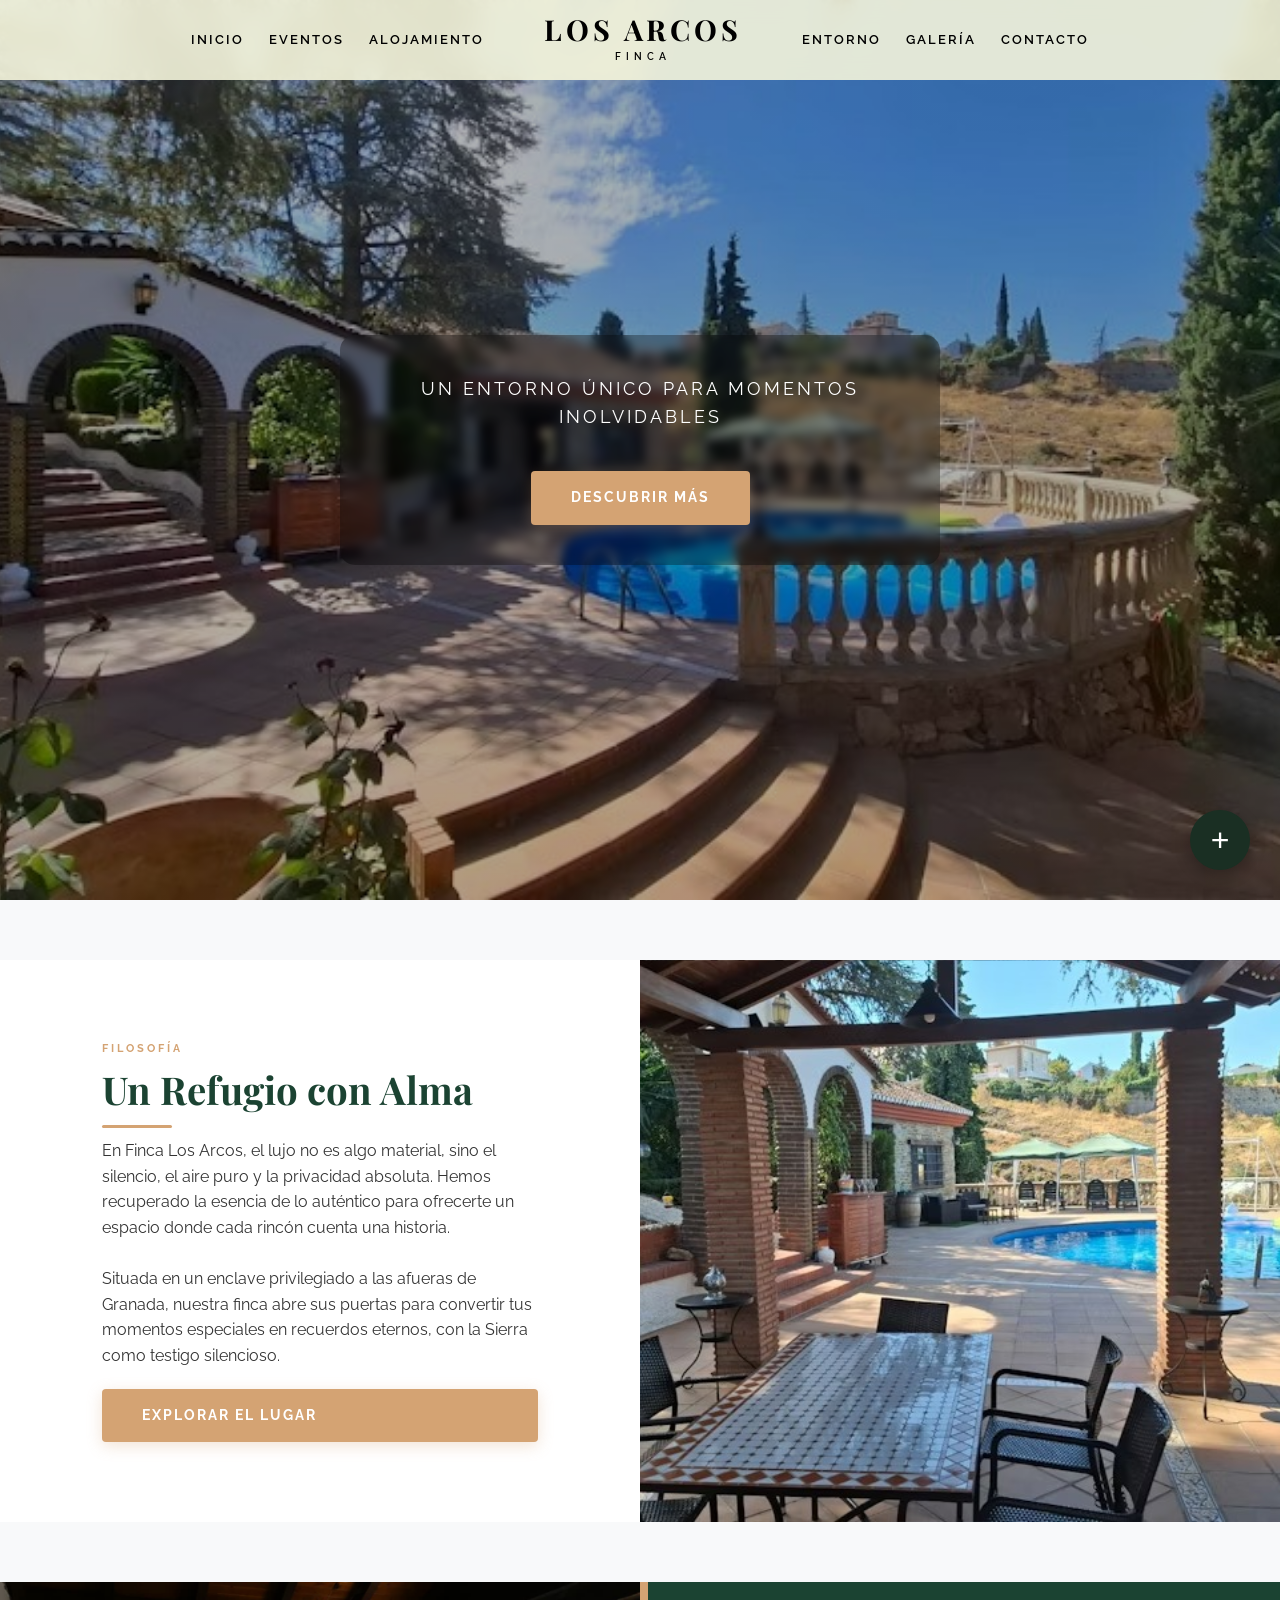
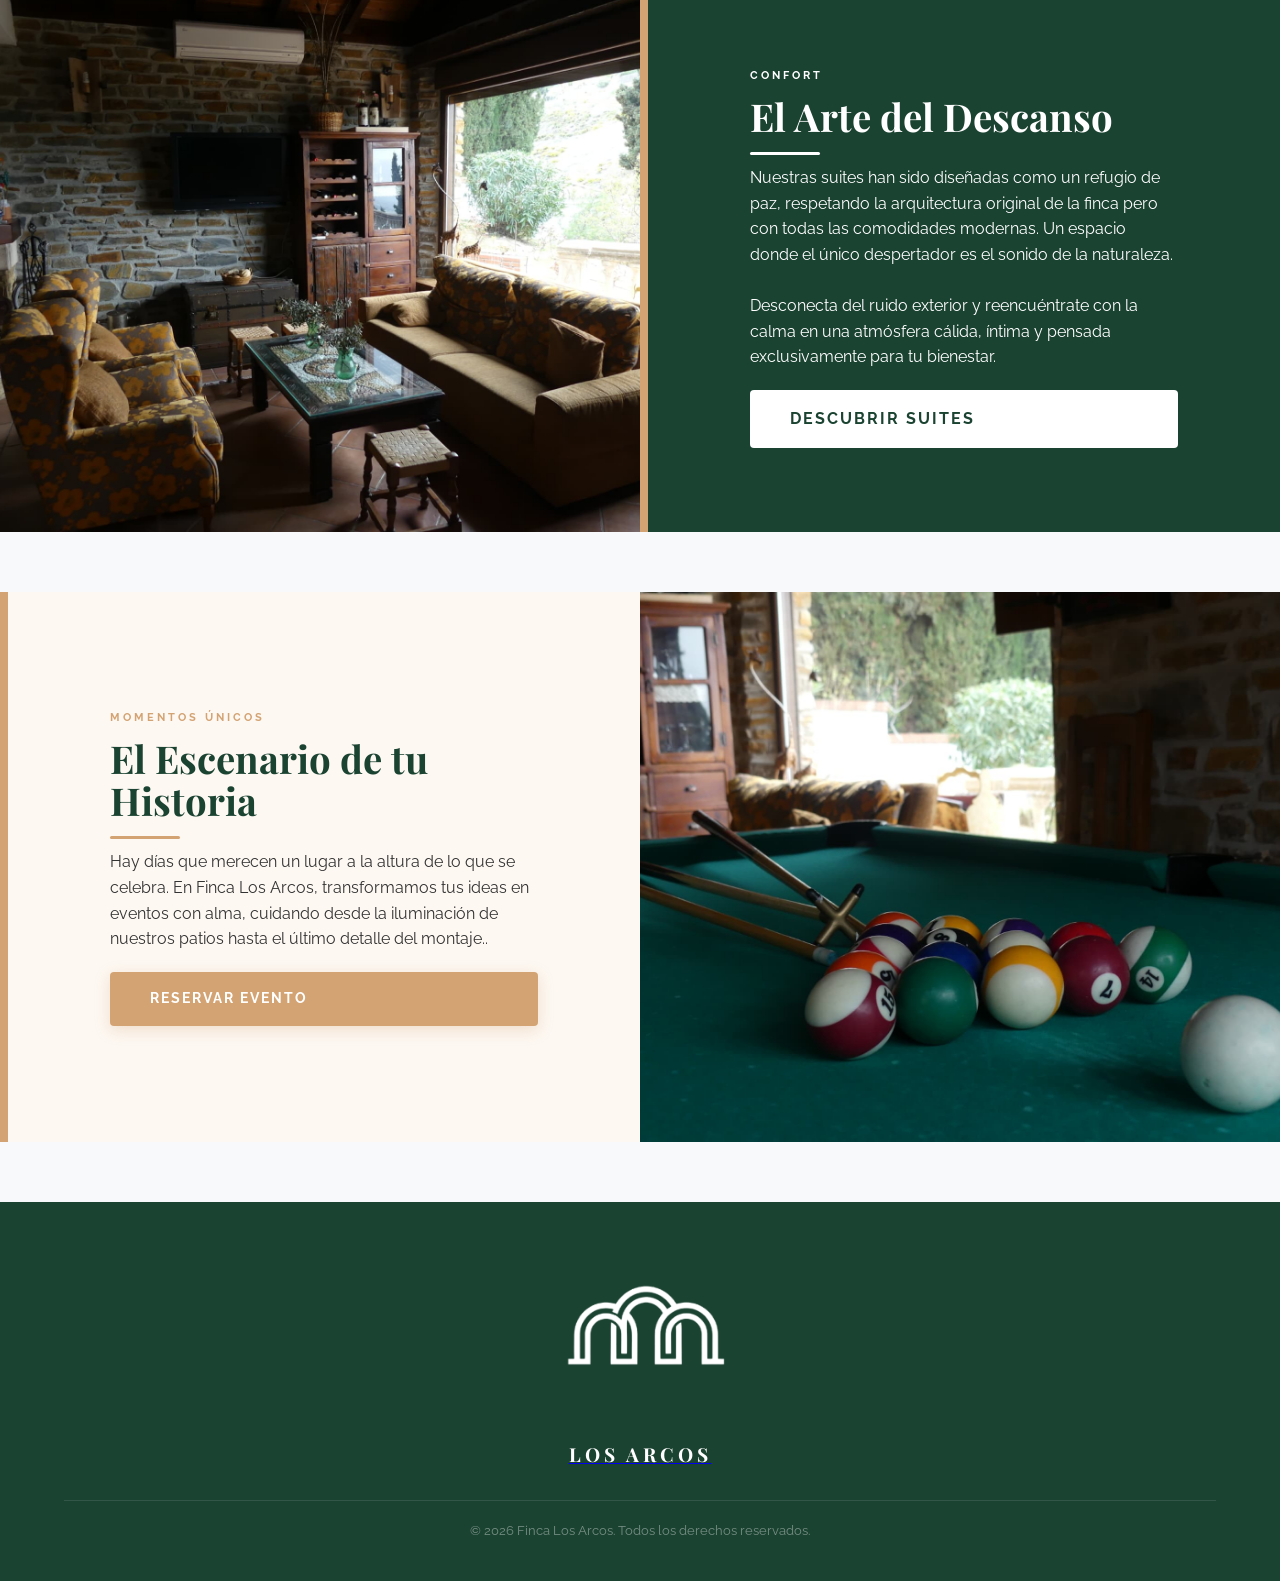
==== index.html @ f15f8092 "cambios en footer y el header he cambiado colores en general" ====
<!DOCTYPE html>
<html lang="es">

<head>
    <meta charset="UTF-8">
    <meta name="viewport" content="width=device-width, initial-scale=1.0">
    <title>Finca Los Arcos | Inicio</title>
    <link rel="stylesheet" href="style.css">
    <link rel="preconnect" href="https://fonts.googleapis.com">
    <link rel="preconnect" href="https://fonts.gstatic.com" crossorigin>
    <link
        href="https://fonts.googleapis.com/css2?family=Playfair+Display:ital,wght@0,700;1,700&family=Raleway:wght@300;400;600&display=swap"
        rel="stylesheet">
</head>

<body>

    <nav class="nav-principal">
        <div class="nav-bloque">
            <a href="index.html">Inicio</a>
            <a href="eventos.html">Eventos</a>
            <a href="alojamiento.html">Alojamiento</a>
        </div>

        <div class="logo-central">
            <h1>LOS ARCOS</h1>
            <div class="sub-logo"><span>FINCA</span></div>
        </div>

        <div class="nav-bloque">
            <a href="lugar.html">Entorno</a>
            <a href="galeria.html">Galería</a>
            <a href="contacto.html">Contacto</a>
        </div>
    </nav>

    <header class="header-inicio">
        <div class="animar"
            style="text-align: center; background: rgba(0,0,0,0.3); padding: 40px; backdrop-filter: blur(5px); border-radius: 15px; width: 90%; max-width: 600px;">
            <p style="font-size: 1.1rem; letter-spacing: 3px; text-transform: uppercase; margin-bottom: 20px;">Un
                entorno único para momentos inolvidables</p>
            <a href="eventos.html" class="btn-dorado">Descubrir más</a>
        </div>
    </header>

    <!-- SECCIÓN 1: ESENCIA (Blanco/Foto) -->
    <section class="seccion-lugar-premium">
        <div class="bloque-mosaico">
            <div class="mosaico-texto animar">
                <span class="tag-categoria">FILOSOFÍA</span>
                <h2>Un Refugio con Alma</h2>
                <p>En Finca Los Arcos, el lujo no es algo material, sino el silencio, el aire puro y la privacidad
                    absoluta. Hemos recuperado la esencia de lo auténtico para ofrecerte un espacio donde cada rincón
                    cuenta una historia.</p>
                <br>
                <p>Situada en un enclave privilegiado a las afueras de Granada, nuestra finca abre sus puertas para
                    convertir tus momentos especiales en recuerdos eternos, con la Sierra como testigo silencioso.</p>
                <a href="lugar.html" class="boton-dorado-mosaico">Explorar el lugar</a>
            </div>
            <div class="contenedor-imagen-mosaico animar">
                <div class="mosaico-imagen" style="background-image: url('Imagenes/Patio_para_fondo_2.jpeg');"></div>
            </div>
        </div>
    </section>

    <!-- SECCIÓN 2: ESTANCIAS (Verde / Invertido) -->
    <section class="seccion-lugar-premium" style="padding-top: 0;">
        <div class="bloque-mosaico invertido">
            <!-- Añadimos la clase fondo-verde-lujo -->
            <div class="mosaico-texto animar fondo-verde-lujo">
                <span class="tag-categoria">CONFORT</span>
                <h2 class="text-blanco">El Arte del Descanso</h2>
                <p class="text-blanco-suave">Nuestras suites han sido diseñadas como un refugio de paz, respetando la
                    arquitectura original de la finca pero con todas las comodidades modernas. Un espacio donde el único
                    despertador es el sonido de la naturaleza.</p>
                <br>
                <p>Desconecta del ruido exterior y reencuéntrate con la calma en una atmósfera cálida, íntima y pensada
                    exclusivamente para tu bienestar.</p>
                <a href="alojamiento.html" class="boton-blanco-mosaico">Descubrir Suites</a>
            </div>
            <div class="contenedor-imagen-mosaico animar">
                <div class="mosaico-imagen" style="background-image: url('Imagenes/Salon_con_vista.jpeg');"></div>
            </div>
        </div>
    </section>

    <!-- SECCIÓN 3: EVENTOS (Crema / Normal) -->
    <section class="seccion-lugar-premium" style="padding-top: 0;">
        <div class="bloque-mosaico">
            <!-- Añadimos fondo-gris-lujo (que es el crema que hicimos antes) -->
            <div class="mosaico-texto animar fondo-gris-lujo">
                <span class="tag-categoria">MOMENTOS ÚNICOS</span>
                <h2>El Escenario de tu Historia</h2>
                <p>Hay días que merecen un lugar a la altura de lo que se celebra. En Finca Los Arcos, transformamos
                    tus ideas en eventos con alma, cuidando desde la iluminación de nuestros patios hasta el último
                    detalle del montaje..</p>
                <a href="contacto.html" class="boton-dorado-mosaico">Reservar Evento</a>
            </div>
            <div class="contenedor-imagen-mosaico animar">
                <div class="mosaico-imagen"
                    style="background-image: url('Imagenes/Billar.jpeg'); background-position: center bottom;"></div>
            </div>
        </div>
    </section>

    <footer class="footer-premium">
        <div class="footer-content">
            <div class="footer-logo-contenedor">
                <a href="index.html">
                    <img src="Imagenes/arcos_logo.png" alt="Logo Los Arcos" class="logo-footer-img">
                    <h2 class="footer-logo-texto">LOS ARCOS</h2>
                </a>
            </div>
            <div class="footer-copyright">
                <p>&copy; 2026 Finca Los Arcos. Todos los derechos reservados.</p>
            </div>
        </div>
    </footer>

    <div class="redes-flotantes-container">

        <div class="redes-lista" id="menu-redes">
            <a href="https://wa.me/34600000000" target="_blank" class="icono-red" title="WhatsApp">
                <img src="https://upload.wikimedia.org/wikipedia/commons/6/6b/WhatsApp.svg" alt="WhatsApp">
            </a>
            <a href="https://instagram.com/tufinca" target="_blank" class="icono-red" title="Instagram">
                <img src="https://upload.wikimedia.org/wikipedia/commons/e/e7/Instagram_logo_2016.svg" alt="Instagram">
            </a>
        </div>

        <button class="btn-flotante-main" id="btn-toggle-redes" style="font-family: Arial, sans-serif;">
            <span id="icono-abrir" style="font-size: 32px; font-weight: 300; transition: all 0.3s;">+</span>
        </button>
    </div>

    <script>
        const btnRedes = document.getElementById('btn-toggle-redes');
        const menuRedes = document.getElementById('menu-redes');
        const iconoAbrir = document.getElementById('icono-abrir');

        btnRedes.addEventListener('click', () => {
            menuRedes.classList.toggle('mostrar-redes');

            if (menuRedes.classList.contains('mostrar-redes')) {
                iconoAbrir.innerHTML = '✕';
                iconoAbrir.style.fontSize = '24px'; // La X un poco más pequeña para que quede fina
            } else {
                iconoAbrir.innerHTML = '+';
                iconoAbrir.style.fontSize = '32px';
            }
        });
    </script>

</body>

</html>
---- style.css ----
/* ============================================================
   1. VARIABLES Y BASE (Limpio y Optimizado)
   ============================================================ */
@import url('https://fonts.googleapis.com/css2?family=Playfair+Display:ital,wght@0,700;1,700&family=Raleway:wght@300;400;600&display=swap');

:root {
    --primario: #1b4332;
    /* Verde Bosque */
    --secundario: #d4a373;
    /* Dorado Arcos */
    --fondo: #f8f9fa;
    --blanco: #ffffff;
    --fuente-titulos: 'Playfair Display', serif;
    --fuente-texto: 'Raleway', sans-serif;
    --sombra: 0 10px 30px rgba(0, 0, 0, 0.15);
    --grid-verde: #3d5245;
    --grid-naranja: #fdf2e9;
}

* {
    margin: 0;
    padding: 0;
    box-sizing: border-box;
}

body {
    background-color: var(--fondo);
    font-family: var(--fuente-texto);
    color: #333;
    overflow-x: hidden;
    line-height: 1.6;
    width: 100%;
}

/* ============================================================
   2. NAVEGACIÓN (Centrado Premium)
   ============================================================ */
.nav-principal {
    position: fixed;
    top: 0;
    left: 0;
    width: 100%;
    padding: 15px 5%;
    background: rgba(245, 245, 220, 0.9); /* Beige transparente */
    backdrop-filter: blur(10px);
    display: flex;
    justify-content: center;
    align-items: center;
    gap: 60px;
    z-index: 9000;
}

.logo-central {
    text-align: center;
    flex-shrink: 0;
}

.logo-central h1 {
    font-family: var(--fuente-titulos);
    font-size: 1.8rem;
    color: #000000 !important;
    letter-spacing: 4px;
    margin: 0;
    line-height: 1;
}

.sub-logo span {
    font-size: 10px;
    color: #000000 !important;
    letter-spacing: 5px;
    text-transform: uppercase;
    font-weight: 600;
    display: block;
    margin-top: 5px;
}

.nav-bloque {
    display: flex;
    gap: 25px;
}

.nav-bloque a {
    text-decoration: none !important;
    color: #000000 !important;
    font-size: 0.8rem;
    text-transform: uppercase;
    letter-spacing: 2px;
    font-weight: 600;
    transition: 0.3s;
}

.nav-bloque a:hover {
    color: var(--primario) !important;
}

@media (max-width: 900px) {
    .nav-principal {
        flex-direction: column;
        gap: 15px;
        padding: 15px;
    }

    .nav-bloque {
        gap: 15px;
        flex-wrap: wrap;
        justify-content: center;
    }
}

/* ============================================================
   3. CABECERAS (HEADERS)
   ============================================================ */
.header-inicio,
.header-interno {
    width: 100%;
    background-size: cover;
    background-position: center;
    display: flex;
    flex-direction: column;
    justify-content: center;
    align-items: center;
    color: white;
    text-align: center;
}

.header-inicio {
    height: 100vh;
    background-image: linear-gradient(rgba(0, 0, 0, 0.3), rgba(0, 0, 0, 0.3)), url('Imagenes/Patio_para_fondo.jpeg');
}

.header-interno {
    height: 40vh;
    padding-top: 80px;
}

.header-servicios {
    background-image: linear-gradient(rgba(0, 0, 0, 0.5), rgba(0, 0, 0, 0.5)), url('Imagenes/mesa_elegante.jpg');
}

.header-galeria-foto,
.header-contacto {
    background-image: linear-gradient(rgba(0, 0, 0, 0.5), rgba(0, 0, 0, 0.5)), url('Imagenes/Atico.jpeg');
}

.header-lugar {
    background-image: linear-gradient(rgba(0, 0, 0, 0.5), rgba(0, 0, 0, 0.5)), url('Imagenes/Patio_para_fondo_2.jpeg');
}

.titulo-pagina {
    font-family: var(--fuente-titulos);
    font-size: clamp(2.2rem, 8vw, 3.5rem);
    color: var(--primario);
    margin: 40px 0;
    text-align: center;
}

/* ============================================================
   4. MOSAICOS (Lujo Supremo)
   ============================================================ */
.seccion-lugar-premium {
    padding: 60px 0;
    width: 100%;
    overflow: hidden;
}

.bloque-mosaico {
    display: flex;
    flex-wrap: wrap;
    width: 100%;
    background: white;
    align-items: stretch;
}

.bloque-mosaico.invertido {
    flex-direction: row-reverse;
}

.contenedor-imagen-mosaico,
.mosaico-texto {
    flex: 1;
    min-width: 50%;
    display: flex;
}

.mosaico-imagen {
    width: 100%;
    min-height: 550px;
    background-size: cover;
    background-position: center;
    transition: 0.8s ease;
}

.mosaico-texto {
    padding: 80px 8%;
    flex-direction: column;
    justify-content: center;
    position: relative;
}

.fondo-verde-lujo {
    background-color: var(--primario) !important;
    border-left: 8px solid var(--secundario);
}

.fondo-gris-lujo {
    background-color: #fdf8f2 !important;
    border-left: 8px solid var(--secundario);
}

.mosaico-texto h2 {
    color: var(--primario);
    font-family: var(--fuente-titulos);
    font-weight: 700;
    margin-bottom: 10px;
    font-size: 2.4rem;
    line-height: 1.1;
}

.mosaico-texto h2::after {
    content: "";
    display: block;
    width: 70px;
    height: 3px;
    background-color: var(--secundario);
    margin-top: 15px;
    border-radius: 2px;
}

.fondo-verde-lujo h2,
.fondo-verde-lujo p,
.fondo-verde-lujo .tag-categoria {
    color: white !important;
}

.fondo-verde-lujo h2::after {
    background-color: white;
}

/* Tags y detalles */
.tag-categoria {
    font-size: 0.7rem;
    text-transform: uppercase;
    letter-spacing: 3px;
    color: var(--secundario);
    font-weight: 700;
    margin-bottom: 10px;
    display: block;
}

.usos-finca {
    display: flex;
    flex-wrap: wrap;
    gap: 8px;
    margin-top: 25px;
}

.tag {
    background-color: rgba(212, 163, 115, 0.1);
    color: #555;
    border: 1px solid rgba(212, 163, 115, 0.3);
    padding: 5px 12px;
    border-radius: 4px;
    font-size: 0.65rem;
    font-weight: 600;
    text-transform: uppercase;
    letter-spacing: 1px;
}

/* Arreglo para listas en lugar.html */
.puntos-lujo {
    list-style: none;
    padding: 0;
    margin-top: 25px;
}

.puntos-lujo li {
    color: white;
    margin-bottom: 12px;
    padding-left: 30px;
    position: relative;
    font-size: 1.1rem;
    text-align: left;
}

.puntos-lujo li::before {
    content: "✓";
    position: absolute;
    left: 0;
    color: var(--secundario);
    font-weight: 900;
}

/* ============================================================
   5. CONTACTO Y FORMULARIOS
   ============================================================ */
.seccion-contacto-foto {
    background: linear-gradient(rgba(0, 0, 0, 0.4), rgba(0, 0, 0, 0.4)), url('Imagenes/Patio_para_fondo.jpeg');
    background-size: cover;
    background-position: center;
    background-attachment: fixed;
    padding: 120px 5% 80px;
    min-height: 100vh;
    display: flex;
    flex-direction: column;
    align-items: center;
    justify-content: center;
}

.contacto-container {
    background: rgba(255, 255, 255, 0.8);
    backdrop-filter: blur(15px);
    -webkit-backdrop-filter: blur(15px);
    padding: 50px;
    border-radius: 20px;
    display: grid;
    grid-template-columns: repeat(auto-fit, minmax(300px, 1fr));
    gap: 50px;
    width: 100%;
    max-width: 1100px;
    box-shadow: 0 25px 50px rgba(0, 0, 0, 0.2);
    border: 1px solid rgba(255, 255, 255, 0.4);
}

.form-control {
    width: 100%;
    padding: 18px;
    margin-bottom: 20px;
    border: 1px solid rgba(0, 0, 0, 0.1);
    border-radius: 8px;
    font-family: var(--fuente-texto);
    background: white;
    transition: 0.3s;
}

.form-control:focus {
    outline: none;
    border-color: var(--secundario);
    box-shadow: 0 0 10px rgba(212, 163, 115, 0.2);
}

.seccion-contacto-foto .btn {
    background-color: var(--secundario) !important;
    color: white !important;
    padding: 20px;
    border: none !important;
    border-radius: 8px;
    font-weight: 700;
    text-transform: uppercase;
    letter-spacing: 3px;
    cursor: pointer;
    transition: 0.4s;
    box-shadow: 0 5px 15px rgba(212, 163, 115, 0.3);
    width: 100%;
}

.seccion-contacto-foto .btn:hover {
    background-color: #b0845a !important;
    transform: translateY(-3px);
}

/* ============================================================
   6. FOOTER Y LOGOS
   ============================================================ */
.footer-premium {
    background: var(--primario);
    color: white;
    padding: 60px 5% 40px;
    text-align: center;
    width: 100%;
}

.logo-footer-img {
    max-width: 280px;
    height: auto;
    margin-bottom: 10px;
    filter: brightness(0) invert(1);
    transition: 0.3s;
}

.footer-logo-texto {
    font-family: var(--fuente-titulos);
    font-size: 1.2rem;
    color: #ffffff !important;
    letter-spacing: 4px;
    text-transform: uppercase;
    margin: 0 auto 30px;
    display: block;
    text-decoration: none !important;
}

.logo-footer-img:hover {
    transform: scale(1.05);
}

.footer-social a {
    color: rgba(255, 255, 255, 0.7);
    text-decoration: none;
    margin: 0 15px;
    font-size: 0.9rem;
    transition: 0.3s;
}

.footer-social a:hover {
    color: var(--secundario);
}

.footer-copyright {
    font-size: 0.8rem;
    color: rgba(255, 255, 255, 0.4);
    border-top: 1px solid rgba(255, 255, 255, 0.1);
    padding-top: 20px;
    margin-top: 20px;
}

/* ============================================================
   7. GALERÍA (MURAL)
   ============================================================ */
.seccion-mural {
    padding: 40px 5%;
    max-width: 1400px;
    margin: 0 auto;
}

.grid-mural {
    display: grid;
    grid-template-columns: repeat(auto-fit, minmax(280px, 1fr));
    gap: 20px;
}

.marco-foto {
    position: relative;
    height: 300px;
    border-radius: 12px;
    overflow: hidden;
    cursor: pointer;
    box-shadow: var(--sombra);
}

.marco-foto img {
    width: 100%;
    height: 100%;
    object-fit: cover;
    transition: 0.5s;
}

.marco-foto:hover img {
    transform: scale(1.1);
}

.overlay-foto {
    position: absolute;
    inset: 0;
    background: rgba(27, 67, 50, 0.5);
    display: flex;
    align-items: center;
    justify-content: center;
    opacity: 0;
    transition: 0.3s;
    color: white;
    font-weight: bold;
}

.marco-foto:hover .overlay-foto {
    opacity: 1;
}

/* Modal */
.modal {
    display: none;
    position: fixed;
    z-index: 10000;
    inset: 0;
    background: rgba(0, 0, 0, 0.9);
    backdrop-filter: blur(12px);
    align-items: center;
    justify-content: center;
    padding: 20px;
}

.modal-card {
    background: white;
    display: flex;
    max-width: 1000px;
    width: 95%;
    max-height: 85vh;
    border-radius: 20px;
    overflow: hidden;
    animation: slideInUp 0.5s ease-out;
}

@keyframes slideInUp {
    from {
        transform: translateY(50px);
        opacity: 0;
    }

    to {
        transform: translateY(0);
        opacity: 1;
    }
}

.modal-img-container {
    flex: 1.4;
    background: #000;
}

.modal-img-container img {
    width: 100%;
    height: 100%;
    object-fit: cover;
}

.modal-text-container {
    flex: 1;
    padding: 40px;
    display: flex;
    flex-direction: column;
    justify-content: center;
    background: #fff;
}

.cerrar-modal {
    position: absolute;
    top: 20px;
    right: 30px;
    color: white;
    font-size: 50px;
    cursor: pointer;
}

/* ============================================================
   BOTONES GLOBALES (EL FIX)
   ============================================================ */

/* Esto afectará a cualquier enlace que quieras que parezca un botón */
.btn-dorado,
.btn,
.boton-dorado-mosaico {
    display: inline-block !important;
    padding: 16px 40px !important;
    background-color: var(--secundario) !important;
    color: white !important;
    text-decoration: none !important;
    /* Quita el subrayado morado */
    font-weight: 700;
    text-transform: uppercase;
    letter-spacing: 2px;
    font-size: 0.85rem;
    border-radius: 4px;
    transition: all 0.4s ease;
    border: none;
    cursor: pointer;
    margin-top: 20px;
    box-shadow: 0 4px 15px rgba(212, 163, 115, 0.3);
}

.btn-dorado:hover,
.btn:hover,
.boton-dorado-mosaico:hover {
    transform: translateY(-3px);
    box-shadow: 0 8px 20px rgba(0, 0, 0, 0.2);
    filter: brightness(1.1);
    color: white !important;
}

/* Fix específico para el botón blanco (si lo usas en el bloque verde) */
.btn-blanco,
.boton-blanco-mosaico {
    display: inline-block !important;
    padding: 16px 40px !important;
    background-color: white !important;
    color: var(--primario) !important;
    text-decoration: none !important;
    font-weight: 700;
    text-transform: uppercase;
    letter-spacing: 2px;
    border-radius: 4px;
    transition: 0.4s;
    margin-top: 20px;
}

/* ============================================================
   FIX PÁGINA DE GRACIAS (CENTRADO Y ALTURA)
   ============================================================ */

.seccion-gracias-premium {
    min-height: 100vh;
    /* Ocupa todo el alto de la pantalla */
    width: 100%;
    background: linear-gradient(rgba(0, 0, 0, 0.6), rgba(0, 0, 0, 0.6)),
        url('Imagenes/Patio_para_fondo.jpeg');
    background-size: cover;
    background-position: center;
    background-attachment: fixed;
    /* Efecto elegante al mover */

    display: flex;
    align-items: center;
    /* Centra verticalmente */
    justify-content: center;
    /* Centra horizontalmente */
    padding: 100px 20px;
    /* Espacio para que el menú no tape nada */
    box-sizing: border-box;
}

.tarjeta-cristal-gracias {
    background: rgba(255, 255, 255, 0.95);
    backdrop-filter: blur(15px);
    padding: 50px 40px;
    border-radius: 15px;
    max-width: 650px;
    width: 100%;
    text-align: center;
    box-shadow: 0 20px 40px rgba(0, 0, 0, 0.4);
    border: 1px solid rgba(255, 255, 255, 0.3);
    margin-top: 50px;
    /* Empuja la tarjeta hacia abajo para que no la tape el nav */
}

.tarjeta-cristal-gracias h2 {
    font-family: var(--fuente-titulos);
    color: var(--primario);
    font-size: 3rem !important;
    margin-bottom: 20px;
}

.tarjeta-cristal-gracias p {
    color: #333;
    font-size: 1.1rem;
    margin-bottom: 15px;
    line-height: 1.6;
}

.divisor-dorado {
    width: 80px;
    height: 2px;
    background: var(--secundario);
    margin: 25px auto;
}

/* Para que el botón no salga pegado a la izquierda */
.tarjeta-cristal-gracias .btn-dorado {
    margin-top: 20px;
    display: inline-block !important;
    /* Asegura que se comporte como botón centrado */
}

/* ============================================================
   REGLAS RESPONSIVE (EL FIX PARA MÓVIL)
   ============================================================ */

@media (max-width: 768px) {

    /* 1. Ajuste de Títulos: Que no se corten */
    .titulo-pagina {
        font-size: 2.2rem !important;
        margin: 20px 0;
        padding: 0 10px;
    }

    /* 2. Mosaicos: De 2 columnas a 1 columna */
    .bloque-mosaico,
    .bloque-mosaico.invertido {
        flex-direction: column !important;
    }

    .contenedor-imagen-mosaico,
    .mosaico-texto {
        width: 100% !important;
        min-width: 100% !important;
        padding: 40px 10% !important;
        /* Menos relleno en los lados */
    }

    .mosaico-imagen {
        min-height: 300px !important;
        /* Más bajitas para que no ocupen todo el scroll */
    }

    /* 3. Navegación: Ya la teníamos, pero aseguramos el logo */
    .nav-principal {
        padding: 10px;
        gap: 10px;
    }

    .logo-central h1 {
        font-size: 1.2rem !important;
    }

    /* 4. Contacto y Gracias: Tarjetas al 100% */
    .contacto-container,
    .tarjeta-cristal-gracias {
        padding: 30px 20px !important;
        width: 95% !important;
        margin-top: 80px !important;
    }

    .contacto-container {
        grid-template-columns: 1fr !important;
        /* Una sola columna en el formulario */
    }

    /* 5. Mural de fotos: 1 sola foto por línea */
    .grid-mural {
        grid-template-columns: 1fr !important;
        gap: 15px;
    }

    .marco-foto {
        height: 250px !important;
    }

    /* 6. Botones: Que ocupen casi todo el ancho para que sea fácil pulsar con el dedo */
    .btn-dorado,
    .btn-blanco,
    .btn {
        width: 100% !important;
        text-align: center;
        padding: 15px 20px !important;
    }

    /* 7. Listas de lujo (los checks dorados) */
    .puntos-lujo li {
        font-size: 0.95rem !important;
    }

    /* 8. Modal Galería */
    .modal-card {
        flex-direction: column !important;
        overflow-y: auto !important;
    }

    .modal-img-container {
        flex: none !important;
        height: 250px;
    }

    .modal-text-container {
        padding: 20px !important;
    }
}

/* --- CONTENEDOR DEL MENÚ FLOTANTE --- */
.redes-flotantes-container {
    position: fixed;
    bottom: 30px;
    right: 30px;
    z-index: 1000;
    display: flex;
    flex-direction: column;
    align-items: center;
    gap: 15px;
}

/* --- LISTA DE ICONOS (OCULTA INICIALMENTE) --- */
.redes-lista {
    display: flex;
    flex-direction: column;
    gap: 15px;
    opacity: 0;
    visibility: hidden;
    transform: translateY(20px);
    /* Empieza un poco más abajo */
    transition: all 0.3s ease;
}

/* Clase que se activa con el click (hace la magia) */
.redes-lista.mostrar-redes {
    opacity: 1;
    visibility: visible;
    transform: translateY(0);
    /* Sube a su sitio */
}

/* --- ESTILO DE CADA RED SOCIAL --- */
.icono-red {
    width: 45px;
    height: 45px;
    border-radius: 50%;
    display: flex;
    justify-content: center;
    align-items: center;
    background-color: white;
    box-shadow: 0 4px 10px rgba(0, 0, 0, 0.15);
    transition: transform 0.2s ease;
    text-decoration: none;
}

.icono-red img {
    width: 28px;
    height: 28px;
}

.email-icon {
    font-size: 22px;
    color: #1a2f23;
}

.icono-red:hover {
    transform: scale(1.15);
    /* Se agranda un poco al pasar el ratón */
}

/* --- BOTÓN PRINCIPAL (EL DE ABRIR) --- */
.btn-flotante-main {
    width: 60px;
    height: 60px;
    border-radius: 50%;
    background-color: #1a2f23;
    /* Verde oscuro elegante */
    color: white;
    border: none;
    font-size: 26px;
    cursor: pointer;
    box-shadow: 0 5px 15px rgba(0, 0, 0, 0.3);
    transition: all 0.3s ease;
    display: flex;
    justify-content: center;
    align-items: center;
}

.btn-flotante-main:hover {
    background-color: #b08d57;
    /* Se pone dorado al pasar el ratón */
    transform: scale(1.05);
}

/* --- AJUSTE PARA EL MÓVIL --- */
@media (max-width: 768px) {
    .redes-flotantes-container {
        bottom: 20px;
        right: 20px;
    }

    .btn-flotante-main {
        width: 55px;
        height: 55px;
        font-size: 22px;
    }
}
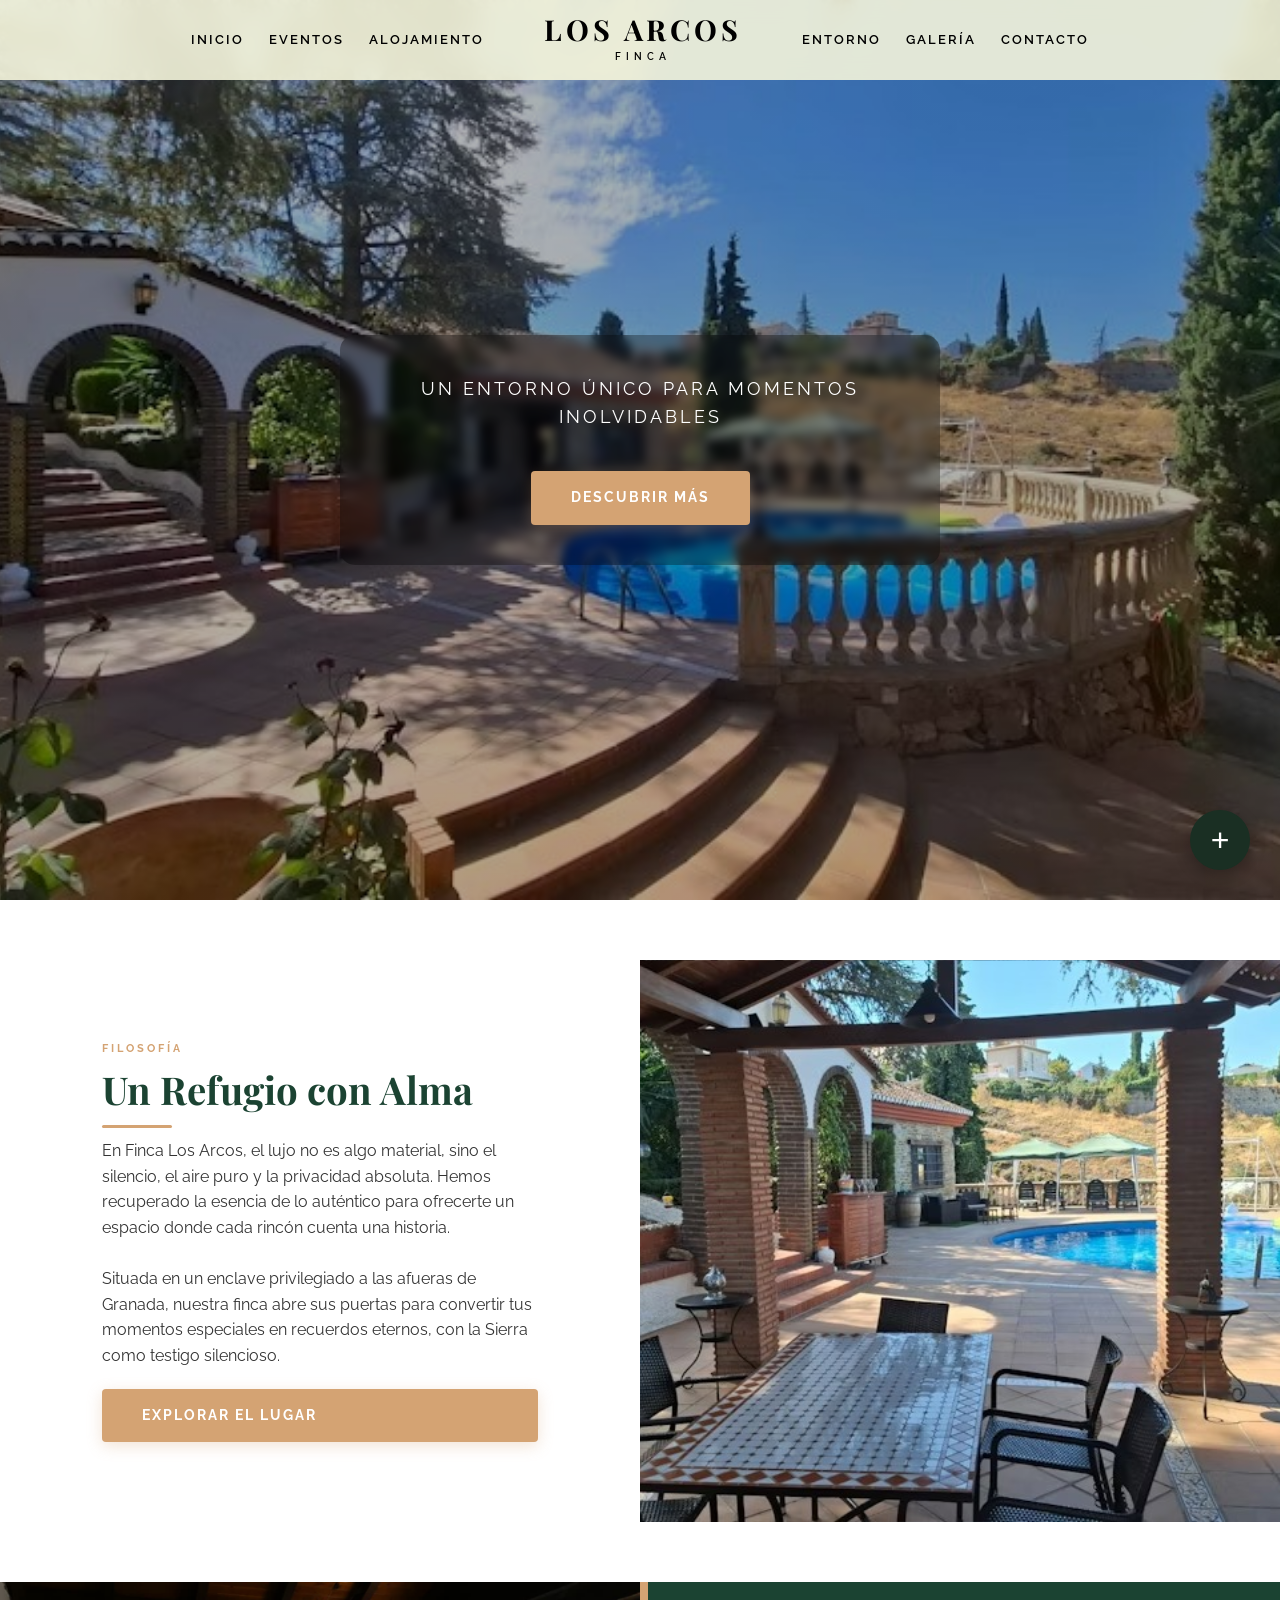
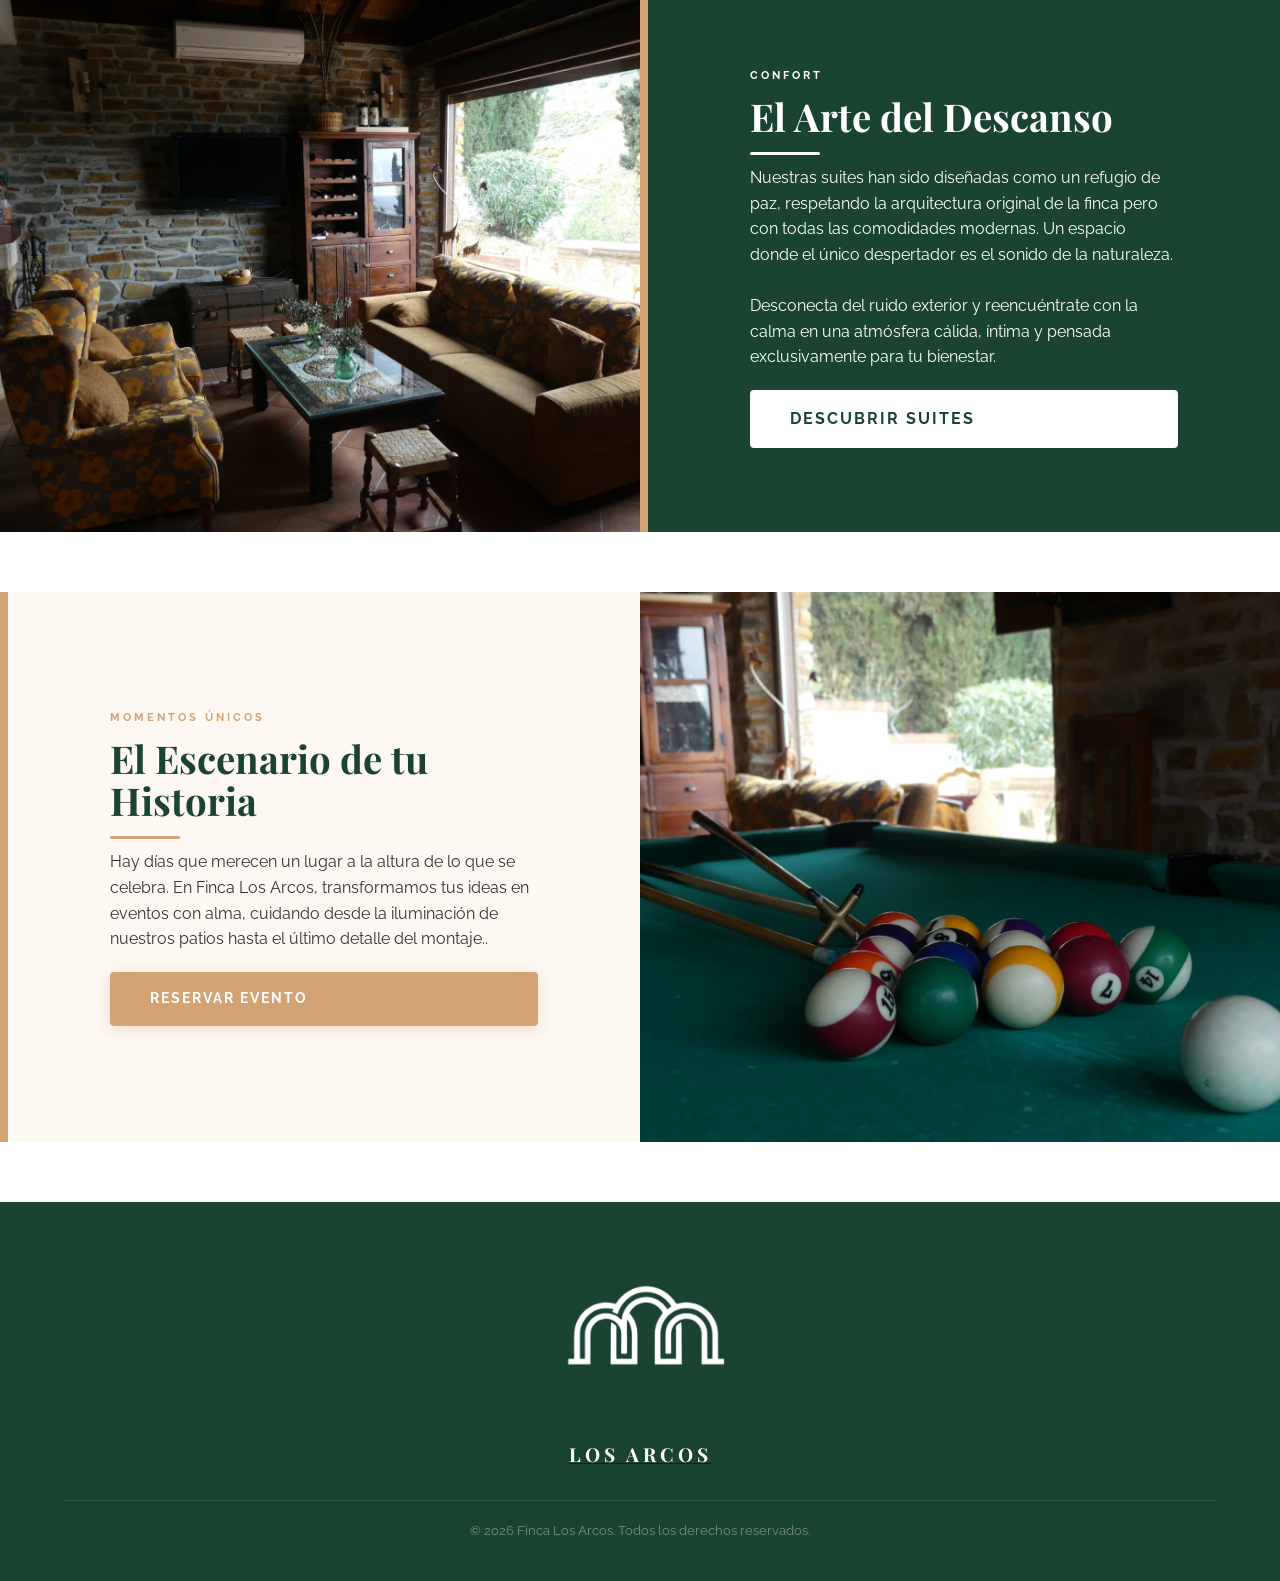
==== commit 6ec424c7: "Cambio en contacto y en index Añado el número de Isa y cambio el código para que cuando me meta en w" ====
--- a/index.html
+++ b/index.html
@@ -43,7 +43,6 @@
         </div>
     </header>
 
-    <!-- SECCIÓN 1: ESENCIA (Blanco/Foto) -->
     <section class="seccion-lugar-premium">
         <div class="bloque-mosaico">
             <div class="mosaico-texto animar">
@@ -63,10 +62,8 @@
         </div>
     </section>
 
-    <!-- SECCIÓN 2: ESTANCIAS (Verde / Invertido) -->
     <section class="seccion-lugar-premium" style="padding-top: 0;">
         <div class="bloque-mosaico invertido">
-            <!-- Añadimos la clase fondo-verde-lujo -->
             <div class="mosaico-texto animar fondo-verde-lujo">
                 <span class="tag-categoria">CONFORT</span>
                 <h2 class="text-blanco">El Arte del Descanso</h2>
@@ -84,10 +81,8 @@
         </div>
     </section>
 
-    <!-- SECCIÓN 3: EVENTOS (Crema / Normal) -->
     <section class="seccion-lugar-premium" style="padding-top: 0;">
         <div class="bloque-mosaico">
-            <!-- Añadimos fondo-gris-lujo (que es el crema que hicimos antes) -->
             <div class="mosaico-texto animar fondo-gris-lujo">
                 <span class="tag-categoria">MOMENTOS ÚNICOS</span>
                 <h2>El Escenario de tu Historia</h2>
@@ -120,7 +115,8 @@
     <div class="redes-flotantes-container">
 
         <div class="redes-lista" id="menu-redes">
-            <a href="https://wa.me/34600000000" target="_blank" class="icono-red" title="WhatsApp">
+            <a href="https://wa.me/34685152730?text=Hola!%20Me%20gustaría%20pedir%20información%20sobre%20la%20finca."
+                target="_blank" class="icono-red" title="WhatsApp">
                 <img src="https://upload.wikimedia.org/wikipedia/commons/6/6b/WhatsApp.svg" alt="WhatsApp">
             </a>
             <a href="https://instagram.com/tufinca" target="_blank" class="icono-red" title="Instagram">
@@ -143,7 +139,7 @@
 
             if (menuRedes.classList.contains('mostrar-redes')) {
                 iconoAbrir.innerHTML = '✕';
-                iconoAbrir.style.fontSize = '24px'; // La X un poco más pequeña para que quede fina
+                iconoAbrir.style.fontSize = '24px';
             } else {
                 iconoAbrir.innerHTML = '+';
                 iconoAbrir.style.fontSize = '32px';
--- a/style.css
+++ b/style.css
@@ -8,7 +8,7 @@
     /* Verde Bosque */
     --secundario: #d4a373;
     /* Dorado Arcos */
-    --fondo: #f8f9fa;
+    --fondo: #ffffff; /* Blanco puro para que solo destaque el header */
     --blanco: #ffffff;
     --fuente-titulos: 'Playfair Display', serif;
     --fuente-texto: 'Raleway', sans-serif;
@@ -41,7 +41,7 @@
     left: 0;
     width: 100%;
     padding: 15px 5%;
-    background: rgba(245, 245, 220, 0.9); /* Beige transparente */
+    background: rgba(245, 245, 220, 0.9); /* Mantenemos el header beige solicitado */
     backdrop-filter: blur(10px);
     display: flex;
     justify-content: center;
@@ -167,7 +167,7 @@
     display: flex;
     flex-wrap: wrap;
     width: 100%;
-    background: white;
+    background: var(--blanco);
     align-items: stretch;
 }
 
@@ -307,7 +307,7 @@
 }
 
 .contacto-container {
-    background: rgba(255, 255, 255, 0.8);
+    background: rgba(253, 250, 240, 0.85);
     backdrop-filter: blur(15px);
     -webkit-backdrop-filter: blur(15px);
     padding: 50px;
@@ -328,7 +328,7 @@
     border: 1px solid rgba(0, 0, 0, 0.1);
     border-radius: 8px;
     font-family: var(--fuente-texto);
-    background: white;
+    background: var(--blanco);
     transition: 0.3s;
 }
 
@@ -478,7 +478,7 @@
 }
 
 .modal-card {
-    background: white;
+    background: var(--blanco);
     display: flex;
     max-width: 1000px;
     width: 95%;
@@ -517,7 +517,7 @@
     display: flex;
     flex-direction: column;
     justify-content: center;
-    background: #fff;
+    background: var(--blanco);
 }
 
 .cerrar-modal {
@@ -569,7 +569,7 @@
 .boton-blanco-mosaico {
     display: inline-block !important;
     padding: 16px 40px !important;
-    background-color: white !important;
+    background-color: var(--blanco) !important;
     color: var(--primario) !important;
     text-decoration: none !important;
     font-weight: 700;
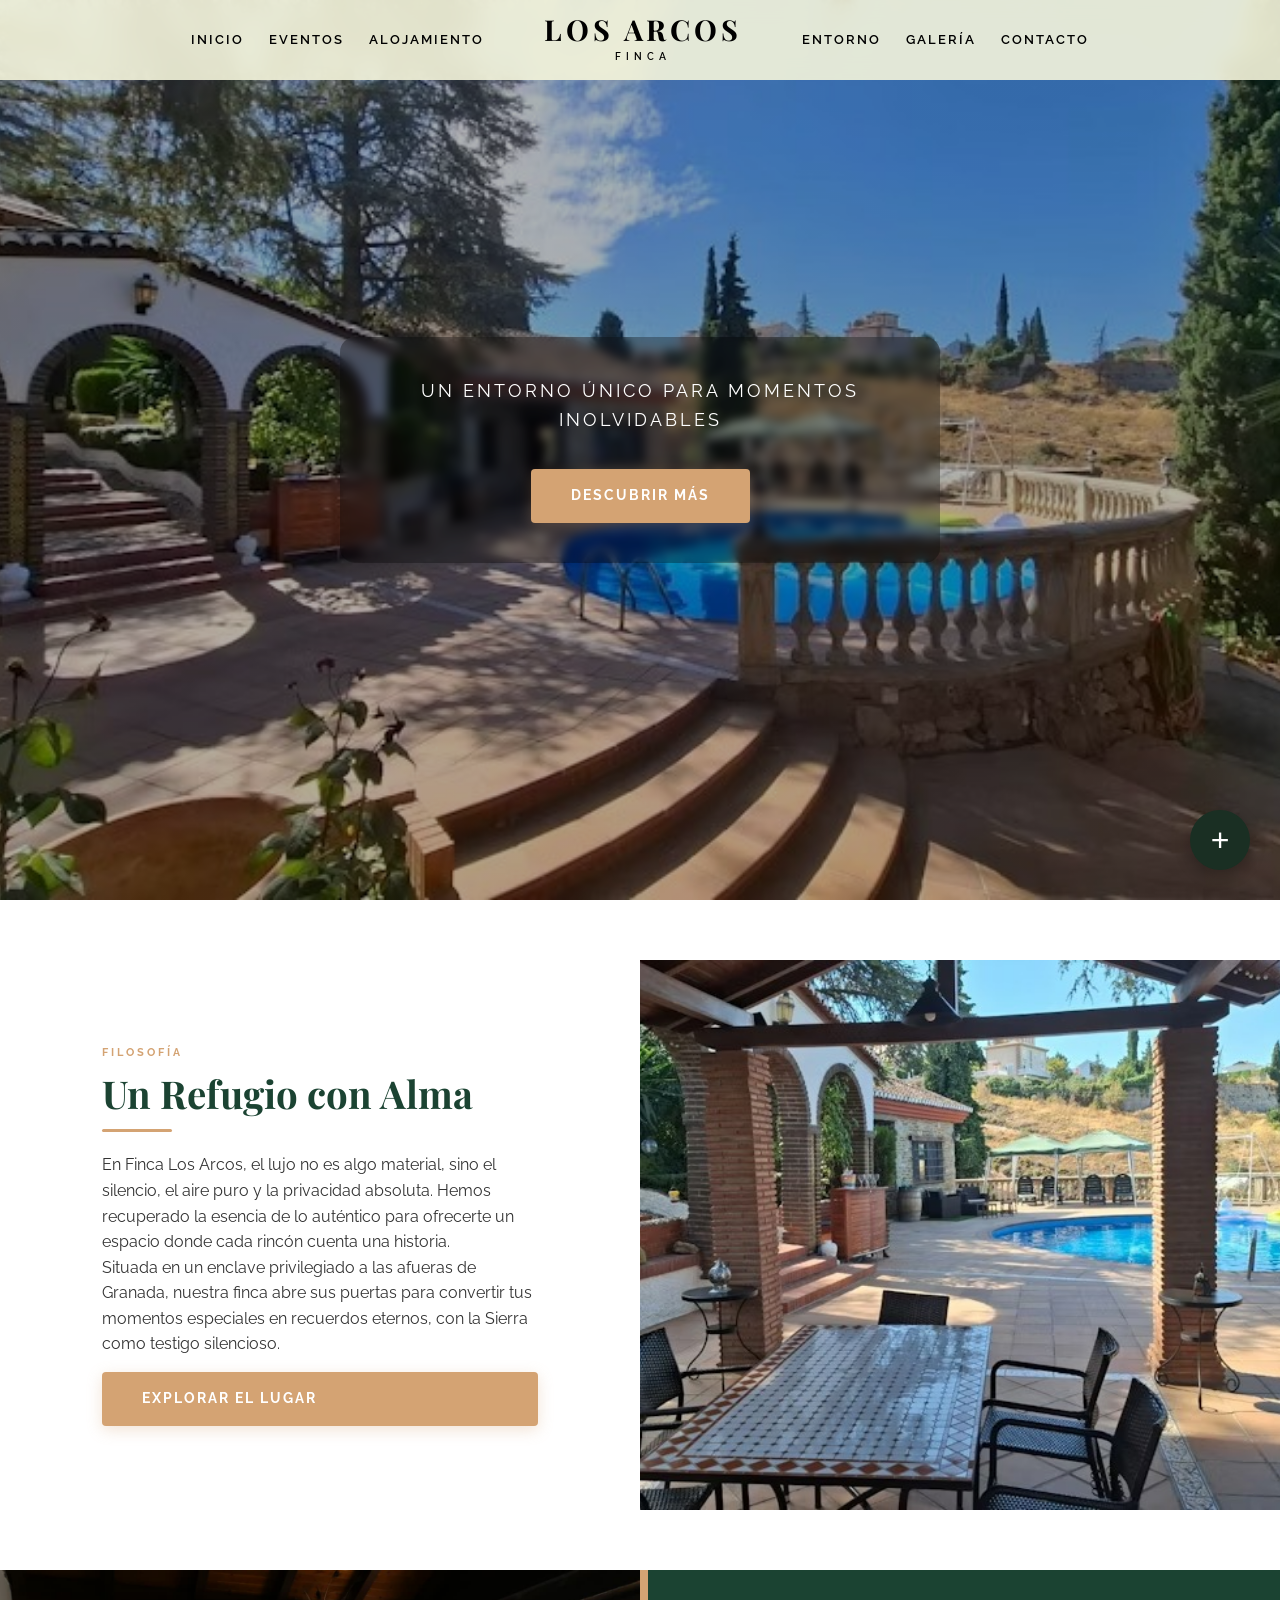
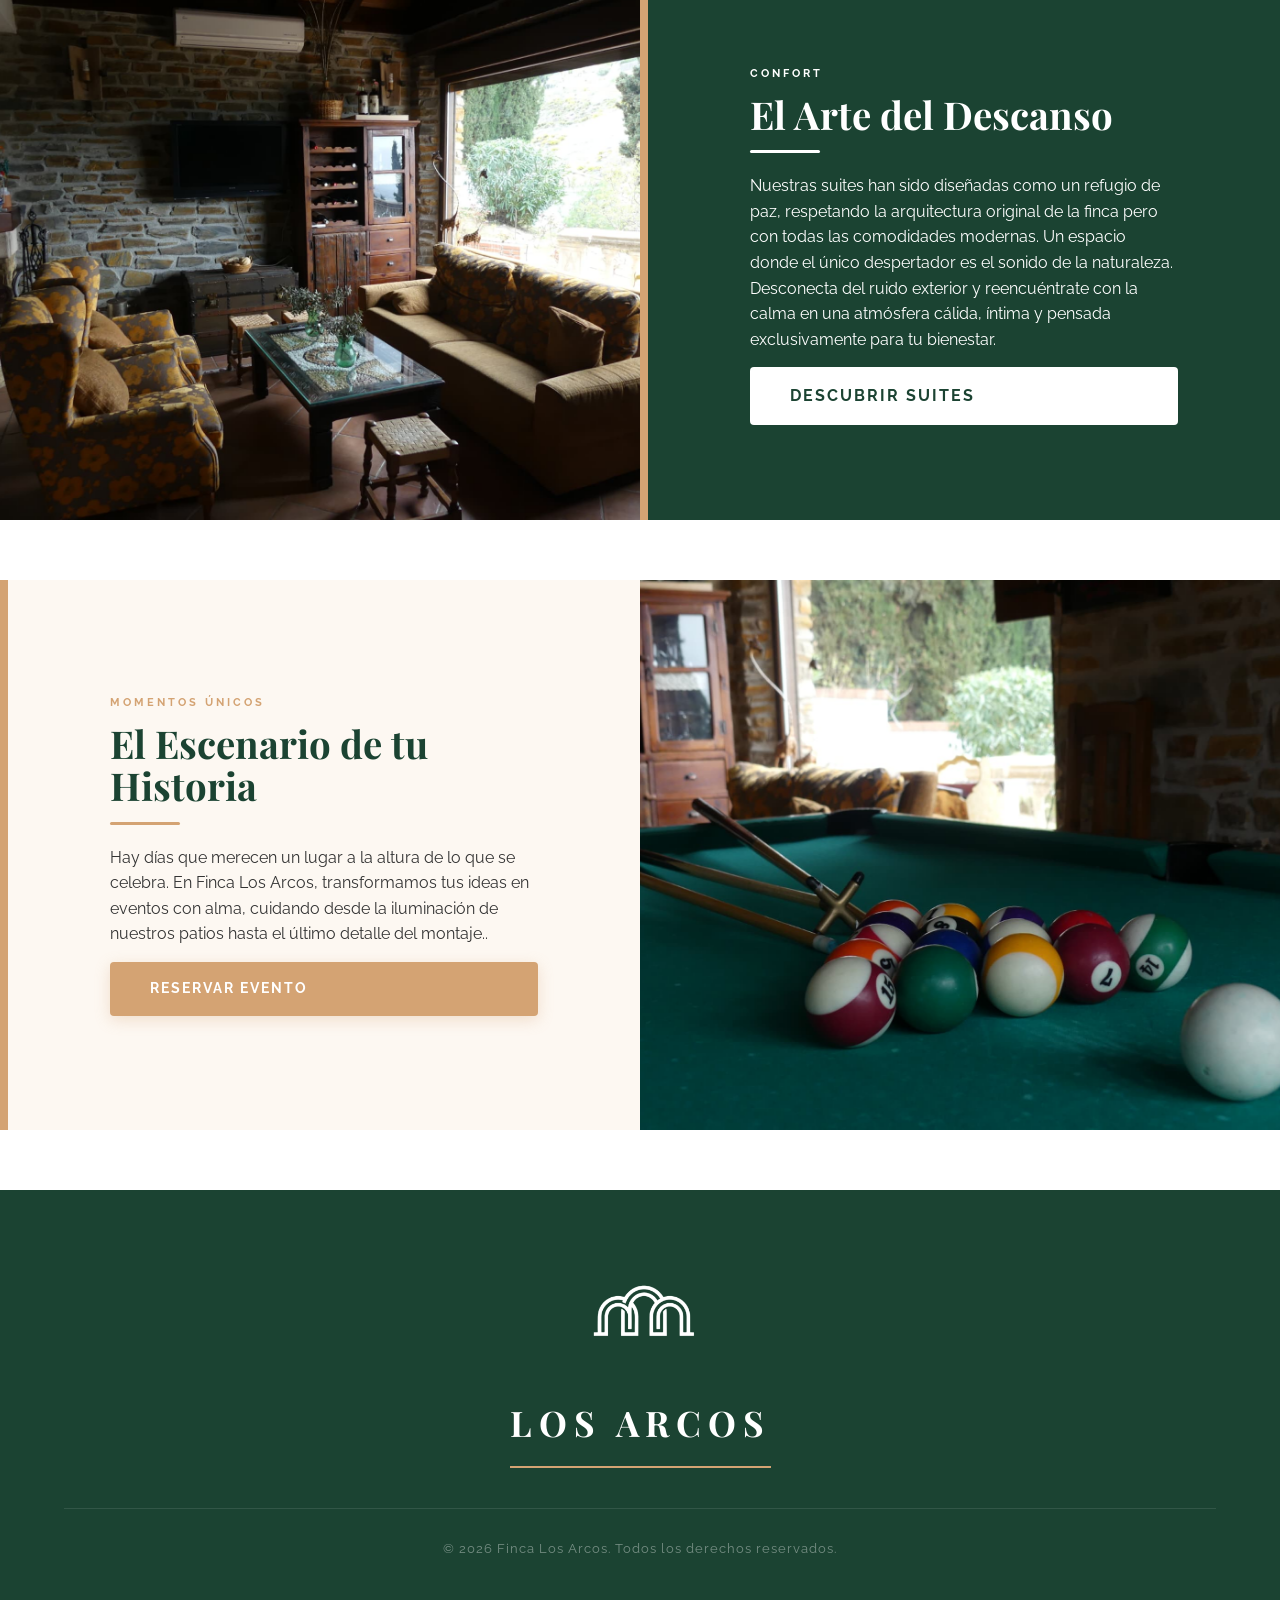
==== commit 527e187b: "cambios en la galeria he intentado ajustar las fotos en el grid pero no lo he conseguido" ====
--- a/index.html
+++ b/index.html
@@ -51,7 +51,6 @@
                 <p>En Finca Los Arcos, el lujo no es algo material, sino el silencio, el aire puro y la privacidad
                     absoluta. Hemos recuperado la esencia de lo auténtico para ofrecerte un espacio donde cada rincón
                     cuenta una historia.</p>
-                <br>
                 <p>Situada en un enclave privilegiado a las afueras de Granada, nuestra finca abre sus puertas para
                     convertir tus momentos especiales en recuerdos eternos, con la Sierra como testigo silencioso.</p>
                 <a href="lugar.html" class="boton-dorado-mosaico">Explorar el lugar</a>
@@ -70,7 +69,6 @@
                 <p class="text-blanco-suave">Nuestras suites han sido diseñadas como un refugio de paz, respetando la
                     arquitectura original de la finca pero con todas las comodidades modernas. Un espacio donde el único
                     despertador es el sonido de la naturaleza.</p>
-                <br>
                 <p>Desconecta del ruido exterior y reencuéntrate con la calma en una atmósfera cálida, íntima y pensada
                     exclusivamente para tu bienestar.</p>
                 <a href="alojamiento.html" class="boton-blanco-mosaico">Descubrir Suites</a>
--- a/style.css
+++ b/style.css
@@ -8,7 +8,8 @@
     /* Verde Bosque */
     --secundario: #d4a373;
     /* Dorado Arcos */
-    --fondo: #ffffff; /* Blanco puro para que solo destaque el header */
+    --fondo: #ffffff;
+    /* Blanco puro para que solo destaque el header */
     --blanco: #ffffff;
     --fuente-titulos: 'Playfair Display', serif;
     --fuente-texto: 'Raleway', sans-serif;
@@ -41,7 +42,8 @@
     left: 0;
     width: 100%;
     padding: 15px 5%;
-    background: rgba(245, 245, 220, 0.9); /* Mantenemos el header beige solicitado */
+    background: rgba(245, 245, 220, 0.9);
+    /* Mantenemos el header beige solicitado */
     backdrop-filter: blur(10px);
     display: flex;
     justify-content: center;
@@ -211,9 +213,49 @@
     color: var(--primario);
     font-family: var(--fuente-titulos);
     font-weight: 700;
-    margin-bottom: 10px;
+    margin-bottom: 20px;
     font-size: 2.4rem;
     line-height: 1.1;
+}
+
+/* Nueva fila para título y botón en mosaicos */
+.mosaico-cabecera {
+    display: flex;
+    align-items: baseline;
+    gap: 25px;
+    margin-bottom: 10px;
+    width: 100%;
+    flex-wrap: wrap;
+}
+
+.mosaico-cabecera h2 {
+    margin-bottom: 0 !important;
+}
+
+.mosaico-cabecera h2::after {
+    content: "";
+    display: block;
+    width: 40px;
+    height: 3px;
+    background-color: var(--secundario);
+    margin-top: 10px;
+    border-radius: 2px;
+}
+
+.mosaico-cabecera .boton-dorado-mosaico {
+    margin-top: 0 !important;
+    flex-shrink: 0;
+    padding: 10px 22px !important;
+    font-size: 0.8rem !important;
+    border-radius: 50px; /* Un toque más moderno/circular para diferenciarlo */
+}
+
+@media (max-width: 900px) {
+    .mosaico-cabecera {
+        flex-direction: column;
+        align-items: flex-start;
+        gap: 15px;
+    }
 }
 
 .mosaico-texto h2::after {
@@ -359,81 +401,155 @@
 }
 
 /* ============================================================
-   6. FOOTER Y LOGOS
+   6. FOOTER Y LOGOS (VERSIÓN FINAL Y LIMPIA)
    ============================================================ */
 .footer-premium {
     background: var(--primario);
     color: white;
-    padding: 60px 5% 40px;
+    padding: 80px 5% 40px;
     text-align: center;
     width: 100%;
+    display: block;
+    clear: both;
+    /* Evita que se monte en otros elementos */
+}
+
+/* Contenedor del enlace para que no herede estilos de texto */
+.footer-logo-contenedor a {
+    text-decoration: none !important;
+    display: inline-block;
 }
 
 .logo-footer-img {
-    max-width: 280px;
+    max-width: 180px;
     height: auto;
-    margin-bottom: 10px;
+    margin-bottom: 15px;
     filter: brightness(0) invert(1);
-    transition: 0.3s;
+    transition: 0.3s ease;
 }
 
 .footer-logo-texto {
     font-family: var(--fuente-titulos);
-    font-size: 1.2rem;
+    font-size: 2.2rem;
+    /* Un poco más de presencia */
     color: #ffffff !important;
-    letter-spacing: 4px;
+    letter-spacing: 7px;
+    /* Estilo muy premium */
     text-transform: uppercase;
-    margin: 0 auto 30px;
+
+    /* Matamos la línea morada y ponemos la dorada */
+    text-decoration: none !important;
+    margin: 0 auto;
     display: block;
-    text-decoration: none !important;
-}
-
-.logo-footer-img:hover {
+
+    /* El "Coso": línea dorada */
+    border-bottom: 2px solid var(--secundario);
+    padding-bottom: 15px;
+    width: fit-content;
+    /* Para que la línea mida lo mismo que el texto */
+}
+
+.footer-logo-contenedor a:hover .logo-footer-img {
     transform: scale(1.05);
-}
-
-.footer-social a {
-    color: rgba(255, 255, 255, 0.7);
-    text-decoration: none;
-    margin: 0 15px;
-    font-size: 0.9rem;
-    transition: 0.3s;
-}
-
-.footer-social a:hover {
-    color: var(--secundario);
 }
 
 .footer-copyright {
     font-size: 0.8rem;
     color: rgba(255, 255, 255, 0.4);
     border-top: 1px solid rgba(255, 255, 255, 0.1);
-    padding-top: 20px;
-    margin-top: 20px;
+    padding-top: 30px;
+    margin-top: 40px;
+    letter-spacing: 1px;
 }
 
 /* ============================================================
-   7. GALERÍA (MURAL)
+   7. GALERÍA (MURAL) - Versión Corregida
    ============================================================ */
 .seccion-mural {
-    padding: 40px 5%;
+    padding: 60px 5%;
     max-width: 1400px;
     margin: 0 auto;
 }
 
 .grid-mural {
-    display: grid;
-    grid-template-columns: repeat(auto-fit, minmax(280px, 1fr));
-    gap: 20px;
+    display: grid !important;
+    /* 3 columnas en PC */
+    grid-template-columns: repeat(3, 1fr) !important; 
+    gap: 30px !important;
+    margin-top: 30px !important;
 }
 
 .marco-foto {
     position: relative;
-    height: 300px;
-    border-radius: 12px;
+    height: 400px;
+    border-radius: 15px;
     overflow: hidden;
     cursor: pointer;
-    box-shadow: var(--sombra);
+    box-shadow: 0 15px 35px rgba(0, 0, 0, 0.1);
+    transition: all 0.5s cubic-bezier(0.165, 0.84, 0.44, 1);
+}
+
+.marco-foto img {
+    width: 100%;
+    height: 100%;
+    object-fit: cover;
+    transition: 0.5s;
+}
+
+.marco-foto:hover img {
+    transform: scale(1.1);
+}
+
+.overlay-foto {
+    position: absolute;
+    inset: 0;
+    background: rgba(27, 67, 50, 0.5);
+    display: flex;
+    align-items: center;
+    justify-content: center;
+    opacity: 0;
+    transition: 0.3s;
+    color: white;
+    font-weight: bold;
+}
+
+.marco-foto:hover .overlay-foto {
+    opacity: 1;
+}
+/* --- EL MURAL (FORZADO) --- */
+.grid-mural {
+    display: grid !important;
+    /* Forzamos 3 columnas en PC pase lo que pase */
+    grid-template-columns: repeat(3, 1fr) !important; 
+    gap: 30px !important;
+    margin-top: 30px !important;
+}
+
+/* --- EL AJUSTE PARA MÓVIL (FORZADO) --- */
+@media (max-width: 768px) {
+    .grid-mural {
+        /* En móvil se ponen de 2 en 2 */
+        grid-template-columns: repeat(2, 1fr) !important;
+        display: grid !important;
+    }
+
+    .marco-foto {
+        height: 250px !important; 
+    }
+}
+    .titulo-seccion-galeria {
+        font-size: 1.5rem;
+    }
+
+
+.marco-foto {
+    position: relative;
+    height: 400px;
+    border-radius: 15px;
+    overflow: hidden;
+    cursor: pointer;
+    box-shadow: 0 15px 35px rgba(0, 0, 0, 0.1);
+    transition: all 0.5s cubic-bezier(0.165, 0.84, 0.44, 1);
 }
 
 .marco-foto img {
@@ -551,7 +667,7 @@
     transition: all 0.4s ease;
     border: none;
     cursor: pointer;
-    margin-top: 20px;
+    margin-top: 15px;
     box-shadow: 0 4px 15px rgba(212, 163, 115, 0.3);
 }
 
@@ -577,7 +693,7 @@
     letter-spacing: 2px;
     border-radius: 4px;
     transition: 0.4s;
-    margin-top: 20px;
+    margin-top: 15px;
 }
 
 /* ============================================================
@@ -702,10 +818,12 @@
         /* Una sola columna en el formulario */
     }
 
-    /* 5. Mural de fotos: 1 sola foto por línea */
-    .grid-mural {
-        grid-template-columns: 1fr !important;
-        gap: 15px;
+    .mosaico-cabecera {
+        display: flex;
+        flex-direction: column;
+        align-items: center;
+        text-align: center;
+        margin-bottom: 20px;
     }
 
     .marco-foto {
@@ -715,7 +833,10 @@
     /* 6. Botones: Que ocupen casi todo el ancho para que sea fácil pulsar con el dedo */
     .btn-dorado,
     .btn-blanco,
-    .btn {
+    .btn,
+    .boton-dorado-mosaico,
+    .boton-blanco-mosaico,
+    .btn-seccion {
         width: 100% !important;
         text-align: center;
         padding: 15px 20px !important;
@@ -839,4 +960,77 @@
         height: 55px;
         font-size: 22px;
     }
+}
+
+/* Contenedor centralizado */
+.contenedor-filtros-premium {
+    text-align: center;
+    padding: 40px 0;
+    background: #fdfdfd;
+    /* Un gris casi blanco para separarlo sutilmente */
+    position: sticky;
+    /* Opcional: para que se quede arriba al bajar */
+    top: 80px;
+    /* Se queda debajo del menú principal */
+    z-index: 10;
+    margin-bottom: 40px;
+}
+
+/* El nuevo botón */
+.btn-seccion {
+    display: inline-block;
+    padding: 12px 28px;
+    margin: 5px 10px;
+    text-decoration: none;
+    font-family: 'Raleway', sans-serif;
+    font-size: 0.85rem;
+    font-weight: 600;
+    text-transform: uppercase;
+    letter-spacing: 2px;
+    color: #1b4332;
+    /* Tu verde oscuro */
+    border: 1px solid #1b4332;
+    background: transparent;
+    transition: all 0.4s ease;
+    border-radius: 2px;
+    /* Casi cuadrado, más elegante */
+}
+
+/* El efecto al pasar el ratón (Hover) */
+.btn-seccion:hover {
+    background: #1b4332;
+    /* Se rellena de verde */
+    color: #fff;
+    /* Letra blanca */
+    transform: translateY(-3px);
+    /* Pequeño salto hacia arriba */
+    box-shadow: 0 5px 15px rgba(27, 67, 50, 0.2);
+}
+
+/* ============================================================
+   AJUSTE DE NAVEGACIÓN INTERNA (GALERÍA)
+   ============================================================ */
+
+/* 1. Movimiento suave para toda la página */
+html {
+    scroll-behavior: smooth;
+}
+
+/* 2. El "freno" para que el Nav y los filtros no tapen el título */
+#exteriores, 
+#interiores, 
+#habitaciones {
+    /* Ajustamos el margen para que la sección frene 
+       donde terminan los botones de filtro */
+    scroll-margin-top: 280px; 
+}
+
+/* 3. Estilo extra para los títulos de sección (opcional si no los tenías) */
+.titulo-seccion-galeria {
+    font-family: var(--fuente-titulos);
+    font-size: 2rem;
+    color: var(--primario);
+    margin-bottom: 30px;
+    text-align: center;
+    letter-spacing: 2px;
 }
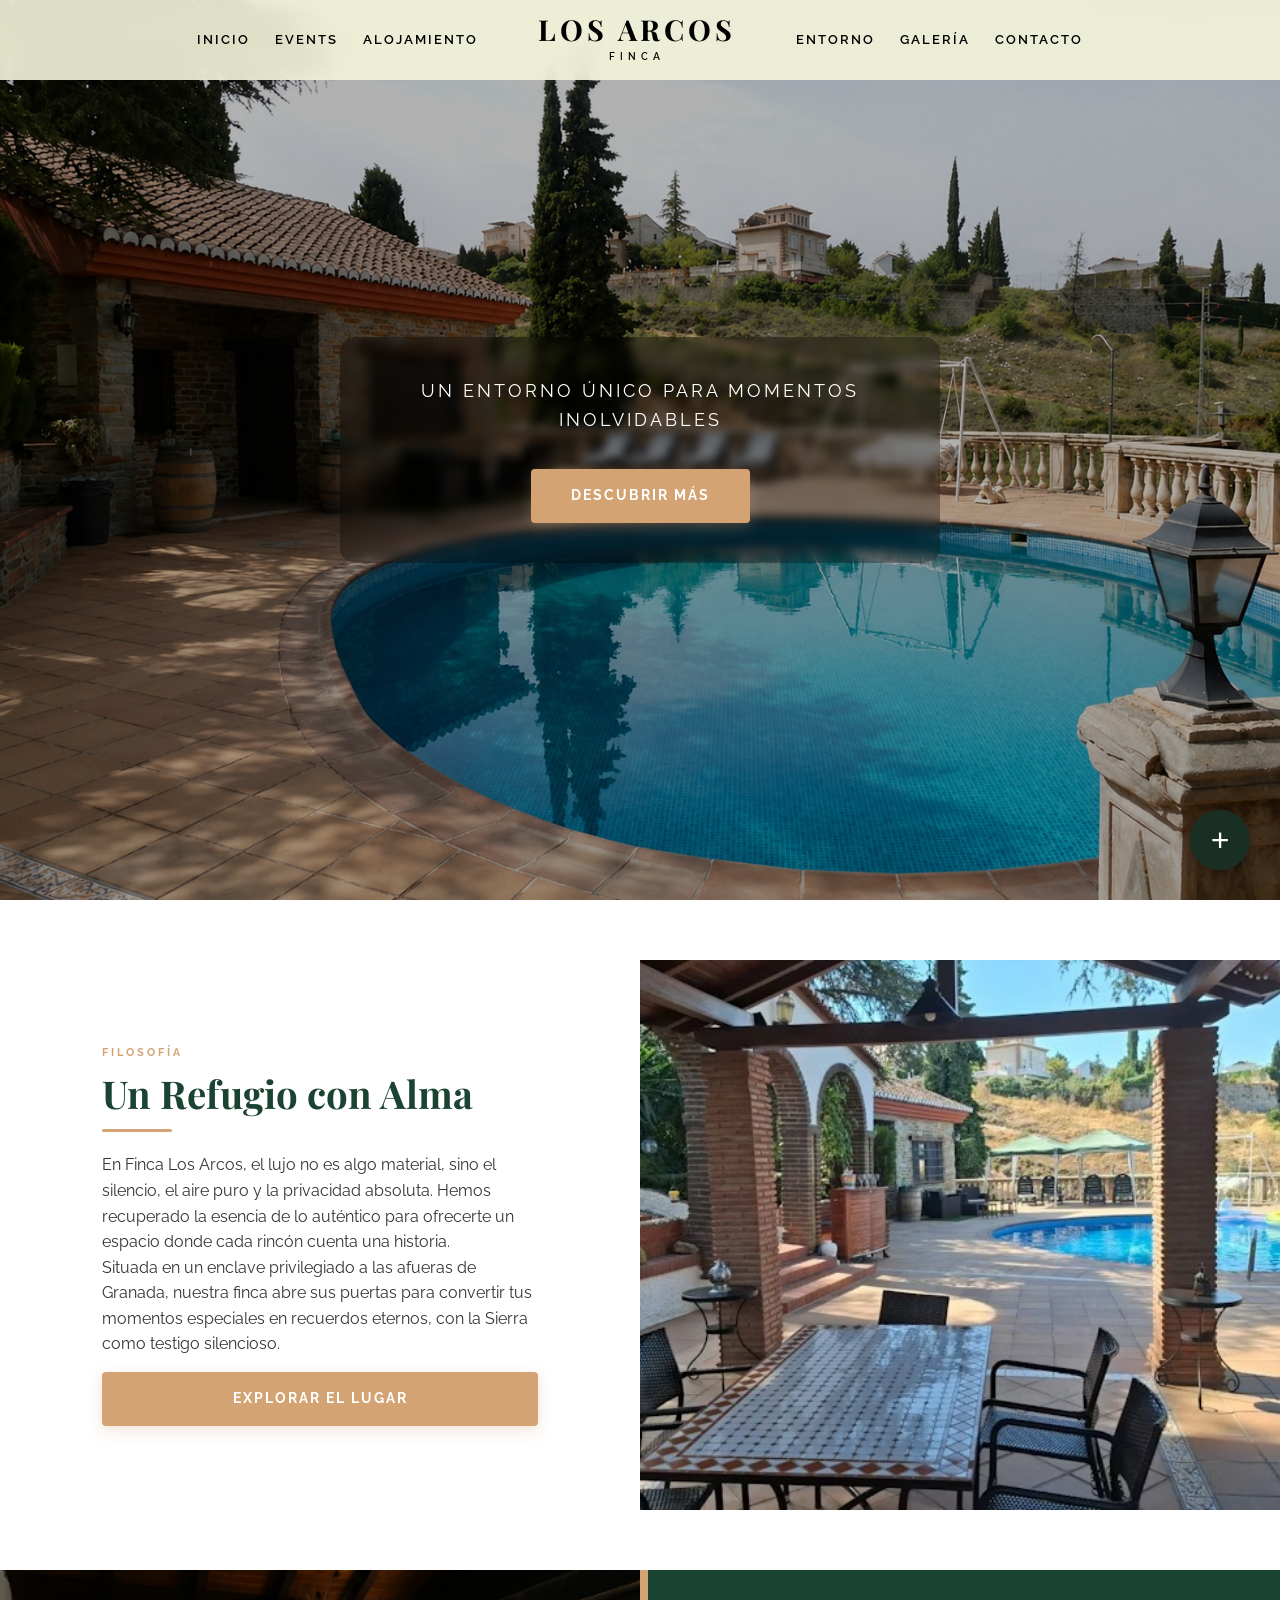
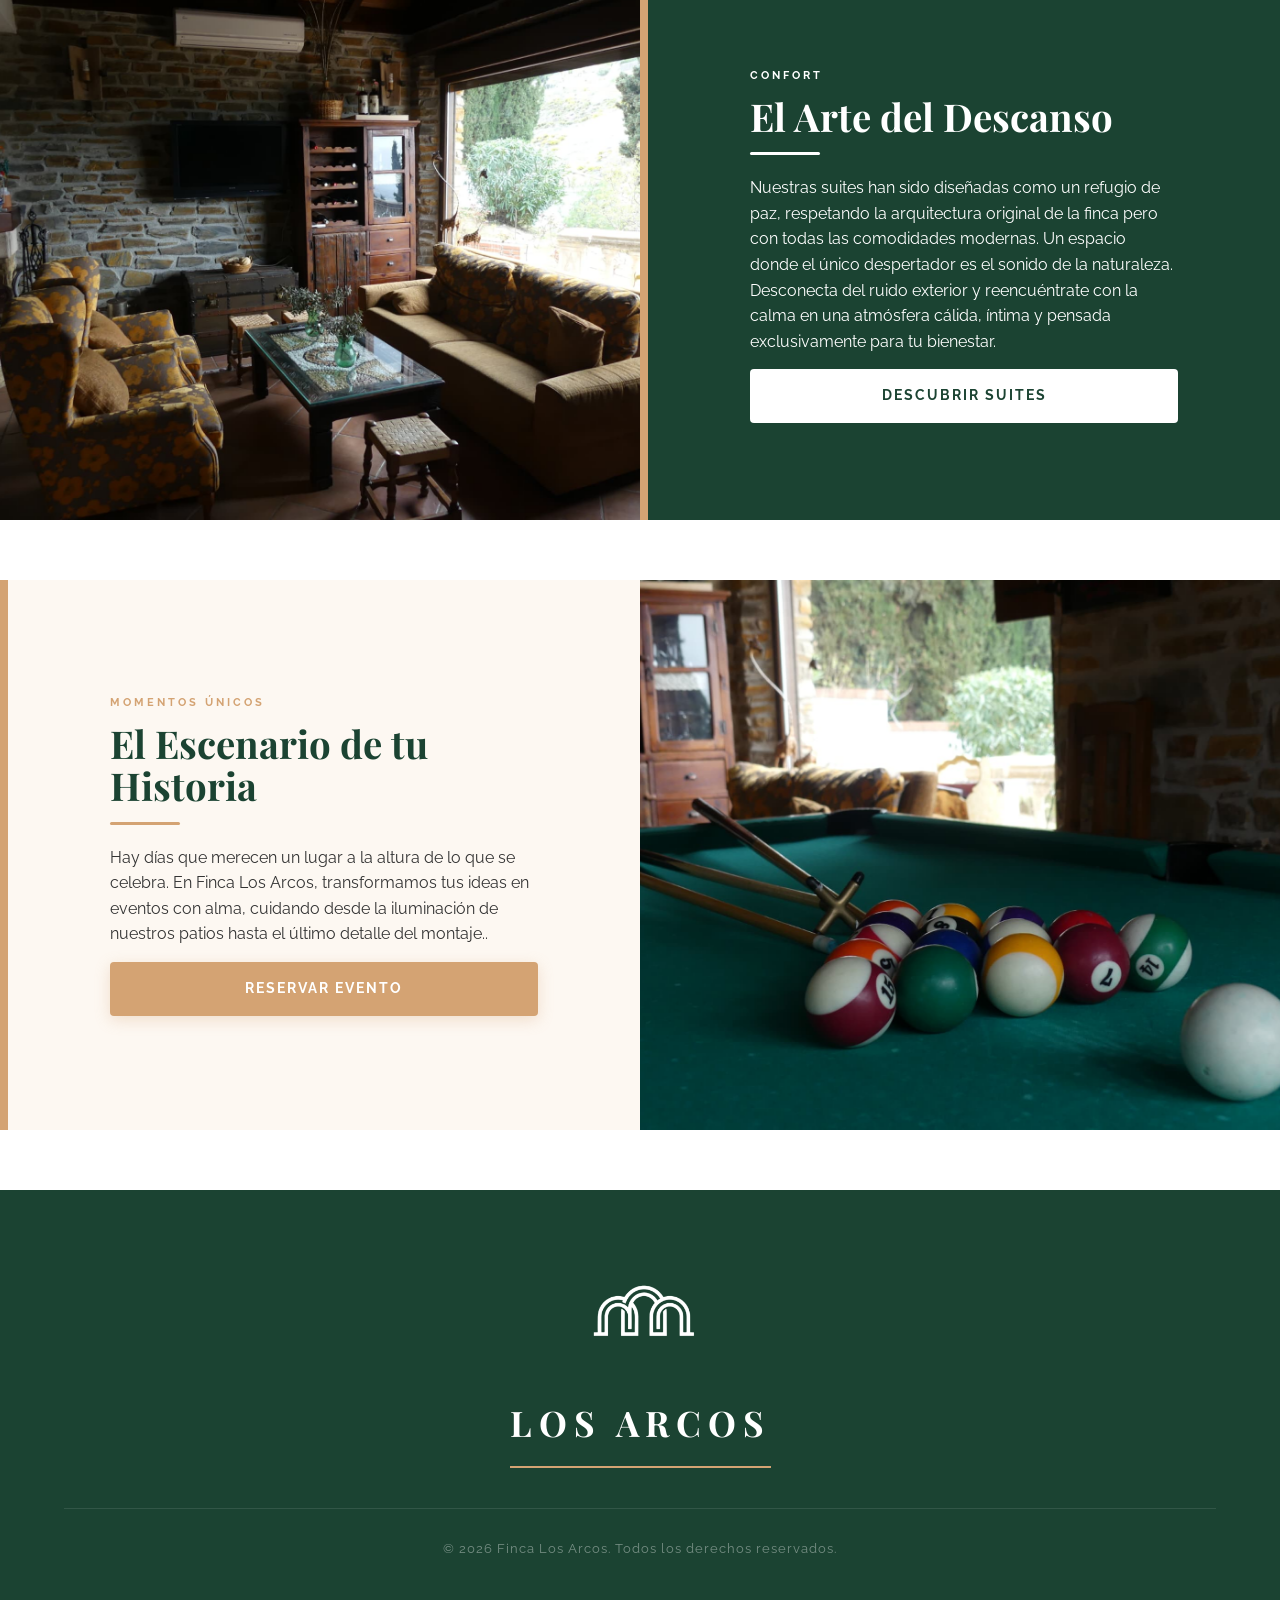
==== commit bed1487e: "animaciones en todas las paginas" ====
--- a/index.html
+++ b/index.html
@@ -6,11 +6,10 @@
     <meta name="viewport" content="width=device-width, initial-scale=1.0">
     <title>Finca Los Arcos | Inicio</title>
     <link rel="stylesheet" href="style.css">
+    <link rel="stylesheet" href="https://unpkg.com/aos@next/dist/aos.css" />
     <link rel="preconnect" href="https://fonts.googleapis.com">
     <link rel="preconnect" href="https://fonts.gstatic.com" crossorigin>
-    <link
-        href="https://fonts.googleapis.com/css2?family=Playfair+Display:ital,wght@0,700;1,700&family=Raleway:wght@300;400;600&display=swap"
-        rel="stylesheet">
+    <link href="https://fonts.googleapis.com/css2?family=Playfair+Display:ital,wght@0,700;1,700&family=Raleway:wght@300;400;600&display=swap" rel="stylesheet">
 </head>
 
 <body>
@@ -18,7 +17,7 @@
     <nav class="nav-principal">
         <div class="nav-bloque">
             <a href="index.html">Inicio</a>
-            <a href="eventos.html">Eventos</a>
+            <a href="eventos.html">Events</a>
             <a href="alojamiento.html">Alojamiento</a>
         </div>
 
@@ -35,7 +34,7 @@
     </nav>
 
     <header class="header-inicio">
-        <div class="animar"
+        <div class="animar" data-aos="fade-up" data-aos-duration="1200"
             style="text-align: center; background: rgba(0,0,0,0.3); padding: 40px; backdrop-filter: blur(5px); border-radius: 15px; width: 90%; max-width: 600px;">
             <p style="font-size: 1.1rem; letter-spacing: 3px; text-transform: uppercase; margin-bottom: 20px;">Un
                 entorno único para momentos inolvidables</p>
@@ -45,7 +44,7 @@
 
     <section class="seccion-lugar-premium">
         <div class="bloque-mosaico">
-            <div class="mosaico-texto animar">
+            <div class="mosaico-texto animar" data-aos="fade-right">
                 <span class="tag-categoria">FILOSOFÍA</span>
                 <h2>Un Refugio con Alma</h2>
                 <p>En Finca Los Arcos, el lujo no es algo material, sino el silencio, el aire puro y la privacidad
@@ -55,7 +54,7 @@
                     convertir tus momentos especiales en recuerdos eternos, con la Sierra como testigo silencioso.</p>
                 <a href="lugar.html" class="boton-dorado-mosaico">Explorar el lugar</a>
             </div>
-            <div class="contenedor-imagen-mosaico animar">
+            <div class="contenedor-imagen-mosaico animar" data-aos="fade-left">
                 <div class="mosaico-imagen" style="background-image: url('Imagenes/Patio_para_fondo_2.jpeg');"></div>
             </div>
         </div>
@@ -63,7 +62,7 @@
 
     <section class="seccion-lugar-premium" style="padding-top: 0;">
         <div class="bloque-mosaico invertido">
-            <div class="mosaico-texto animar fondo-verde-lujo">
+            <div class="mosaico-texto animar fondo-verde-lujo" data-aos="fade-left">
                 <span class="tag-categoria">CONFORT</span>
                 <h2 class="text-blanco">El Arte del Descanso</h2>
                 <p class="text-blanco-suave">Nuestras suites han sido diseñadas como un refugio de paz, respetando la
@@ -73,7 +72,7 @@
                     exclusivamente para tu bienestar.</p>
                 <a href="alojamiento.html" class="boton-blanco-mosaico">Descubrir Suites</a>
             </div>
-            <div class="contenedor-imagen-mosaico animar">
+            <div class="contenedor-imagen-mosaico animar" data-aos="fade-right">
                 <div class="mosaico-imagen" style="background-image: url('Imagenes/Salon_con_vista.jpeg');"></div>
             </div>
         </div>
@@ -81,7 +80,7 @@
 
     <section class="seccion-lugar-premium" style="padding-top: 0;">
         <div class="bloque-mosaico">
-            <div class="mosaico-texto animar fondo-gris-lujo">
+            <div class="mosaico-texto animar fondo-gris-lujo" data-aos="fade-right">
                 <span class="tag-categoria">MOMENTOS ÚNICOS</span>
                 <h2>El Escenario de tu Historia</h2>
                 <p>Hay días que merecen un lugar a la altura de lo que se celebra. En Finca Los Arcos, transformamos
@@ -89,7 +88,7 @@
                     detalle del montaje..</p>
                 <a href="contacto.html" class="boton-dorado-mosaico">Reservar Evento</a>
             </div>
-            <div class="contenedor-imagen-mosaico animar">
+            <div class="contenedor-imagen-mosaico animar" data-aos="fade-left">
                 <div class="mosaico-imagen"
                     style="background-image: url('Imagenes/Billar.jpeg'); background-position: center bottom;"></div>
             </div>
@@ -111,7 +110,6 @@
     </footer>
 
     <div class="redes-flotantes-container">
-
         <div class="redes-lista" id="menu-redes">
             <a href="https://wa.me/34685152730?text=Hola!%20Me%20gustaría%20pedir%20información%20sobre%20la%20finca."
                 target="_blank" class="icono-red" title="WhatsApp">
@@ -121,20 +119,27 @@
                 <img src="https://upload.wikimedia.org/wikipedia/commons/e/e7/Instagram_logo_2016.svg" alt="Instagram">
             </a>
         </div>
-
         <button class="btn-flotante-main" id="btn-toggle-redes" style="font-family: Arial, sans-serif;">
             <span id="icono-abrir" style="font-size: 32px; font-weight: 300; transition: all 0.3s;">+</span>
         </button>
     </div>
 
+    <script src="https://unpkg.com/aos@next/dist/aos.js"></script>
     <script>
+        // Inicializar animaciones
+        AOS.init({
+            duration: 1000,
+            once: true,
+            offset: 120
+        });
+
+        // Script del botón de redes
         const btnRedes = document.getElementById('btn-toggle-redes');
         const menuRedes = document.getElementById('menu-redes');
         const iconoAbrir = document.getElementById('icono-abrir');
 
         btnRedes.addEventListener('click', () => {
             menuRedes.classList.toggle('mostrar-redes');
-
             if (menuRedes.classList.contains('mostrar-redes')) {
                 iconoAbrir.innerHTML = '✕';
                 iconoAbrir.style.fontSize = '24px';
@@ -144,7 +149,6 @@
             }
         });
     </script>
-
 </body>
 
 </html>
--- a/style.css
+++ b/style.css
@@ -60,7 +60,7 @@
 .logo-central h1 {
     font-family: var(--fuente-titulos);
     font-size: 1.8rem;
-    color: #000000 !important;
+    color: #000000;
     letter-spacing: 4px;
     margin: 0;
     line-height: 1;
@@ -68,7 +68,7 @@
 
 .sub-logo span {
     font-size: 10px;
-    color: #000000 !important;
+    color: #000000;
     letter-spacing: 5px;
     text-transform: uppercase;
     font-weight: 600;
@@ -82,8 +82,8 @@
 }
 
 .nav-bloque a {
-    text-decoration: none !important;
-    color: #000000 !important;
+    text-decoration: none;
+    color: #000000;
     font-size: 0.8rem;
     text-transform: uppercase;
     letter-spacing: 2px;
@@ -92,22 +92,9 @@
 }
 
 .nav-bloque a:hover {
-    color: var(--primario) !important;
-}
-
-@media (max-width: 900px) {
-    .nav-principal {
-        flex-direction: column;
-        gap: 15px;
-        padding: 15px;
-    }
-
-    .nav-bloque {
-        gap: 15px;
-        flex-wrap: wrap;
-        justify-content: center;
-    }
-}
+    color: var(--primario);
+}
+
 
 /* ============================================================
    3. CABECERAS (HEADERS)
@@ -127,7 +114,7 @@
 
 .header-inicio {
     height: 100vh;
-    background-image: linear-gradient(rgba(0, 0, 0, 0.3), rgba(0, 0, 0, 0.3)), url('Imagenes/Patio_para_fondo.jpeg');
+    background-image: linear-gradient(rgba(0, 0, 0, 0.3), rgba(0, 0, 0, 0.3)), url('Imagenes/foto_principal_piscina.jpg');
 }
 
 .header-interno {
@@ -136,16 +123,24 @@
 }
 
 .header-servicios {
-    background-image: linear-gradient(rgba(0, 0, 0, 0.5), rgba(0, 0, 0, 0.5)), url('Imagenes/mesa_elegante.jpg');
+    background-image: linear-gradient(rgba(0, 0, 0, 0.5), rgba(0, 0, 0, 0.5)), url('Imagenes/foto_evento_cumple.jpg');
+    background-position: center 49%;
 }
 
 .header-galeria-foto,
 .header-contacto {
-    background-image: linear-gradient(rgba(0, 0, 0, 0.5), rgba(0, 0, 0, 0.5)), url('Imagenes/Atico.jpeg');
+    background-image: linear-gradient(rgba(0, 0, 0, 0.5), rgba(0, 0, 0, 0.5)), url('Imagenes/flores_lilas.JPG');
+    background-position: center 40%;
 }
 
 .header-lugar {
-    background-image: linear-gradient(rgba(0, 0, 0, 0.5), rgba(0, 0, 0, 0.5)), url('Imagenes/Patio_para_fondo_2.jpeg');
+    background-image: linear-gradient(rgba(0, 0, 0, 0.5), rgba(0, 0, 0, 0.5)), url('Imagenes/flores4.JPG');
+    background-position: center 40%;
+}
+
+.header-alojamiento {
+    background-image: linear-gradient(rgba(0, 0, 0, 0.5), rgba(0, 0, 0, 0.5)), url('Imagenes/Cuarto_con_aire2.JPG   ');
+    background-position: center 35%; 
 }
 
 .titulo-pagina {
@@ -200,14 +195,15 @@
 }
 
 .fondo-verde-lujo {
-    background-color: var(--primario) !important;
+    background-color: var(--primario);
     border-left: 8px solid var(--secundario);
 }
 
 .fondo-gris-lujo {
-    background-color: #fdf8f2 !important;
+    background-color: #fdf8f2;
     border-left: 8px solid var(--secundario);
 }
+
 
 .mosaico-texto h2 {
     color: var(--primario);
@@ -247,7 +243,8 @@
     flex-shrink: 0;
     padding: 10px 22px !important;
     font-size: 0.8rem !important;
-    border-radius: 50px; /* Un toque más moderno/circular para diferenciarlo */
+    border-radius: 50px;
+    /* Un toque más moderno/circular para diferenciarlo */
 }
 
 @media (max-width: 900px) {
@@ -271,8 +268,9 @@
 .fondo-verde-lujo h2,
 .fondo-verde-lujo p,
 .fondo-verde-lujo .tag-categoria {
-    color: white !important;
-}
+    color: white;
+}
+
 
 .fondo-verde-lujo h2::after {
     background-color: white;
@@ -431,23 +429,17 @@
 .footer-logo-texto {
     font-family: var(--fuente-titulos);
     font-size: 2.2rem;
-    /* Un poco más de presencia */
-    color: #ffffff !important;
+    color: #ffffff;
     letter-spacing: 7px;
-    /* Estilo muy premium */
     text-transform: uppercase;
-
-    /* Matamos la línea morada y ponemos la dorada */
-    text-decoration: none !important;
+    text-decoration: none;
     margin: 0 auto;
     display: block;
-
-    /* El "Coso": línea dorada */
     border-bottom: 2px solid var(--secundario);
     padding-bottom: 15px;
     width: fit-content;
-    /* Para que la línea mida lo mismo que el texto */
-}
+}
+
 
 .footer-logo-contenedor a:hover .logo-footer-img {
     transform: scale(1.05);
@@ -463,7 +455,7 @@
 }
 
 /* ============================================================
-   7. GALERÍA (MURAL) - Versión Corregida
+   7. GALERÍA (MURAL) - Versión Optimizada
    ============================================================ */
 .seccion-mural {
     padding: 60px 5%;
@@ -472,75 +464,11 @@
 }
 
 .grid-mural {
-    display: grid !important;
-    /* 3 columnas en PC */
-    grid-template-columns: repeat(3, 1fr) !important; 
-    gap: 30px !important;
-    margin-top: 30px !important;
-}
-
-.marco-foto {
-    position: relative;
-    height: 400px;
-    border-radius: 15px;
-    overflow: hidden;
-    cursor: pointer;
-    box-shadow: 0 15px 35px rgba(0, 0, 0, 0.1);
-    transition: all 0.5s cubic-bezier(0.165, 0.84, 0.44, 1);
-}
-
-.marco-foto img {
-    width: 100%;
-    height: 100%;
-    object-fit: cover;
-    transition: 0.5s;
-}
-
-.marco-foto:hover img {
-    transform: scale(1.1);
-}
-
-.overlay-foto {
-    position: absolute;
-    inset: 0;
-    background: rgba(27, 67, 50, 0.5);
-    display: flex;
-    align-items: center;
-    justify-content: center;
-    opacity: 0;
-    transition: 0.3s;
-    color: white;
-    font-weight: bold;
-}
-
-.marco-foto:hover .overlay-foto {
-    opacity: 1;
-}
-/* --- EL MURAL (FORZADO) --- */
-.grid-mural {
-    display: grid !important;
-    /* Forzamos 3 columnas en PC pase lo que pase */
-    grid-template-columns: repeat(3, 1fr) !important; 
-    gap: 30px !important;
-    margin-top: 30px !important;
-}
-
-/* --- EL AJUSTE PARA MÓVIL (FORZADO) --- */
-@media (max-width: 768px) {
-    .grid-mural {
-        /* En móvil se ponen de 2 en 2 */
-        grid-template-columns: repeat(2, 1fr) !important;
-        display: grid !important;
-    }
-
-    .marco-foto {
-        height: 250px !important; 
-    }
-}
-    .titulo-seccion-galeria {
-        font-size: 1.5rem;
-    }
-
+    display: grid;
+    grid-template-columns: repeat(3, 1fr);
+    gap: 30px;
+    margin-top: 30px;
+}
 
 .marco-foto {
     position: relative;
@@ -645,20 +573,19 @@
     cursor: pointer;
 }
 
-/* ============================================================
-   BOTONES GLOBALES (EL FIX)
-   ============================================================ */
-
-/* Esto afectará a cualquier enlace que quieras que parezca un botón */
+
+/* ============================================================
+   8. BOTONES GLOBALES (Optimizados)
+   ============================================================ */
+.btn,
 .btn-dorado,
-.btn,
-.boton-dorado-mosaico {
-    display: inline-block !important;
-    padding: 16px 40px !important;
-    background-color: var(--secundario) !important;
-    color: white !important;
-    text-decoration: none !important;
-    /* Quita el subrayado morado */
+.boton-dorado-mosaico,
+.btn-blanco,
+.boton-blanco-mosaico,
+.btn-seccion {
+    display: inline-block;
+    padding: 16px 40px;
+    text-decoration: none;
     font-weight: 700;
     text-transform: uppercase;
     letter-spacing: 2px;
@@ -668,33 +595,50 @@
     border: none;
     cursor: pointer;
     margin-top: 15px;
+    text-align: center;
+}
+
+/* Variantes de Color */
+.btn,
+.btn-dorado,
+.boton-dorado-mosaico {
+    background-color: var(--secundario);
+    color: white;
     box-shadow: 0 4px 15px rgba(212, 163, 115, 0.3);
 }
 
+.btn-blanco,
+.boton-blanco-mosaico {
+    background-color: var(--blanco);
+    color: var(--primario);
+}
+
+.btn-seccion {
+    padding: 12px 28px;
+    background: transparent;
+    color: var(--primario);
+    border: 1px solid var(--primario);
+    border-radius: 2px;
+}
+
+/* Efectos Hover */
+.btn:hover,
 .btn-dorado:hover,
-.btn:hover,
-.boton-dorado-mosaico:hover {
+.boton-dorado-mosaico:hover,
+.btn-blanco:hover,
+.boton-blanco-mosaico:hover,
+.btn-seccion:hover {
     transform: translateY(-3px);
     box-shadow: 0 8px 20px rgba(0, 0, 0, 0.2);
     filter: brightness(1.1);
-    color: white !important;
-}
-
-/* Fix específico para el botón blanco (si lo usas en el bloque verde) */
-.btn-blanco,
-.boton-blanco-mosaico {
-    display: inline-block !important;
-    padding: 16px 40px !important;
-    background-color: var(--blanco) !important;
-    color: var(--primario) !important;
-    text-decoration: none !important;
-    font-weight: 700;
-    text-transform: uppercase;
-    letter-spacing: 2px;
-    border-radius: 4px;
-    transition: 0.4s;
-    margin-top: 15px;
-}
+}
+
+.btn-seccion:hover {
+    background: var(--primario);
+    color: white;
+    box-shadow: 0 5px 15px rgba(27, 67, 50, 0.2);
+}
+
 
 /* ============================================================
    FIX PÁGINA DE GRACIAS (CENTRADO Y ALTURA)
@@ -767,55 +711,69 @@
    REGLAS RESPONSIVE (EL FIX PARA MÓVIL)
    ============================================================ */
 
+/* ============================================================
+   9. REGLAS RESPONSIVE (Optimizadas)
+   ============================================================ */
+
+@media (max-width: 900px) {
+    .nav-principal {
+        flex-direction: column;
+        gap: 15px;
+        padding: 15px;
+    }
+
+    .nav-bloque {
+        gap: 15px;
+        flex-wrap: wrap;
+        justify-content: center;
+    }
+}
+
 @media (max-width: 768px) {
 
-    /* 1. Ajuste de Títulos: Que no se corten */
+    /* Ajuste de Títulos */
     .titulo-pagina {
-        font-size: 2.2rem !important;
+        font-size: 2.2rem;
         margin: 20px 0;
         padding: 0 10px;
     }
 
-    /* 2. Mosaicos: De 2 columnas a 1 columna */
+    /* Mosaicos */
     .bloque-mosaico,
     .bloque-mosaico.invertido {
-        flex-direction: column !important;
+        flex-direction: column;
     }
 
     .contenedor-imagen-mosaico,
     .mosaico-texto {
-        width: 100% !important;
-        min-width: 100% !important;
-        padding: 40px 10% !important;
-        /* Menos relleno en los lados */
+        width: 100%;
+        min-width: 100%;
+        padding: 40px 10%;
     }
 
     .mosaico-imagen {
-        min-height: 300px !important;
-        /* Más bajitas para que no ocupen todo el scroll */
-    }
-
-    /* 3. Navegación: Ya la teníamos, pero aseguramos el logo */
+        min-height: 300px;
+    }
+
     .nav-principal {
         padding: 10px;
         gap: 10px;
     }
 
     .logo-central h1 {
-        font-size: 1.2rem !important;
-    }
-
-    /* 4. Contacto y Gracias: Tarjetas al 100% */
+        font-size: 1.2rem;
+    }
+
+    /* Contacto y Gracias */
     .contacto-container,
     .tarjeta-cristal-gracias {
-        padding: 30px 20px !important;
-        width: 95% !important;
-        margin-top: 80px !important;
+        padding: 30px 20px;
+        width: 95%;
+        margin-top: 80px;
     }
 
     .contacto-container {
-        grid-template-columns: 1fr !important;
-        /* Una sola columna en el formulario */
+        grid-template-columns: 1fr;
     }
 
     .mosaico-cabecera {
@@ -826,42 +784,46 @@
         margin-bottom: 20px;
     }
 
+    .grid-mural {
+        grid-template-columns: repeat(2, 1fr);
+    }
+
     .marco-foto {
-        height: 250px !important;
-    }
-
-    /* 6. Botones: Que ocupen casi todo el ancho para que sea fácil pulsar con el dedo */
+        height: 250px;
+    }
+
+    /* Botones */
+    .btn,
     .btn-dorado,
     .btn-blanco,
-    .btn,
+    .btn-seccion,
     .boton-dorado-mosaico,
-    .boton-blanco-mosaico,
-    .btn-seccion {
-        width: 100% !important;
-        text-align: center;
-        padding: 15px 20px !important;
-    }
-
-    /* 7. Listas de lujo (los checks dorados) */
+    .boton-blanco-mosaico {
+        width: 100%;
+        padding: 15px 20px;
+    }
+
+    /* Listas */
     .puntos-lujo li {
-        font-size: 0.95rem !important;
-    }
-
-    /* 8. Modal Galería */
+        font-size: 0.95rem;
+    }
+
+    /* Modal Galería */
     .modal-card {
-        flex-direction: column !important;
-        overflow-y: auto !important;
+        flex-direction: column;
+        overflow-y: auto;
     }
 
     .modal-img-container {
-        flex: none !important;
+        flex: none;
         height: 250px;
     }
 
     .modal-text-container {
-        padding: 20px !important;
-    }
-}
+        padding: 20px;
+    }
+}
+
 
 /* --- CONTENEDOR DEL MENÚ FLOTANTE --- */
 .redes-flotantes-container {
@@ -977,35 +939,8 @@
 }
 
 /* El nuevo botón */
-.btn-seccion {
-    display: inline-block;
-    padding: 12px 28px;
-    margin: 5px 10px;
-    text-decoration: none;
-    font-family: 'Raleway', sans-serif;
-    font-size: 0.85rem;
-    font-weight: 600;
-    text-transform: uppercase;
-    letter-spacing: 2px;
-    color: #1b4332;
-    /* Tu verde oscuro */
-    border: 1px solid #1b4332;
-    background: transparent;
-    transition: all 0.4s ease;
-    border-radius: 2px;
-    /* Casi cuadrado, más elegante */
-}
-
-/* El efecto al pasar el ratón (Hover) */
-.btn-seccion:hover {
-    background: #1b4332;
-    /* Se rellena de verde */
-    color: #fff;
-    /* Letra blanca */
-    transform: translateY(-3px);
-    /* Pequeño salto hacia arriba */
-    box-shadow: 0 5px 15px rgba(27, 67, 50, 0.2);
-}
+/* Los estilos de .btn-seccion ya están en la sección de Botones Globales */
+
 
 /* ============================================================
    AJUSTE DE NAVEGACIÓN INTERNA (GALERÍA)
@@ -1017,12 +952,12 @@
 }
 
 /* 2. El "freno" para que el Nav y los filtros no tapen el título */
-#exteriores, 
-#interiores, 
+#exteriores,
+#interiores,
 #habitaciones {
     /* Ajustamos el margen para que la sección frene 
        donde terminan los botones de filtro */
-    scroll-margin-top: 280px; 
+    scroll-margin-top: 280px;
 }
 
 /* 3. Estilo extra para los títulos de sección (opcional si no los tenías) */
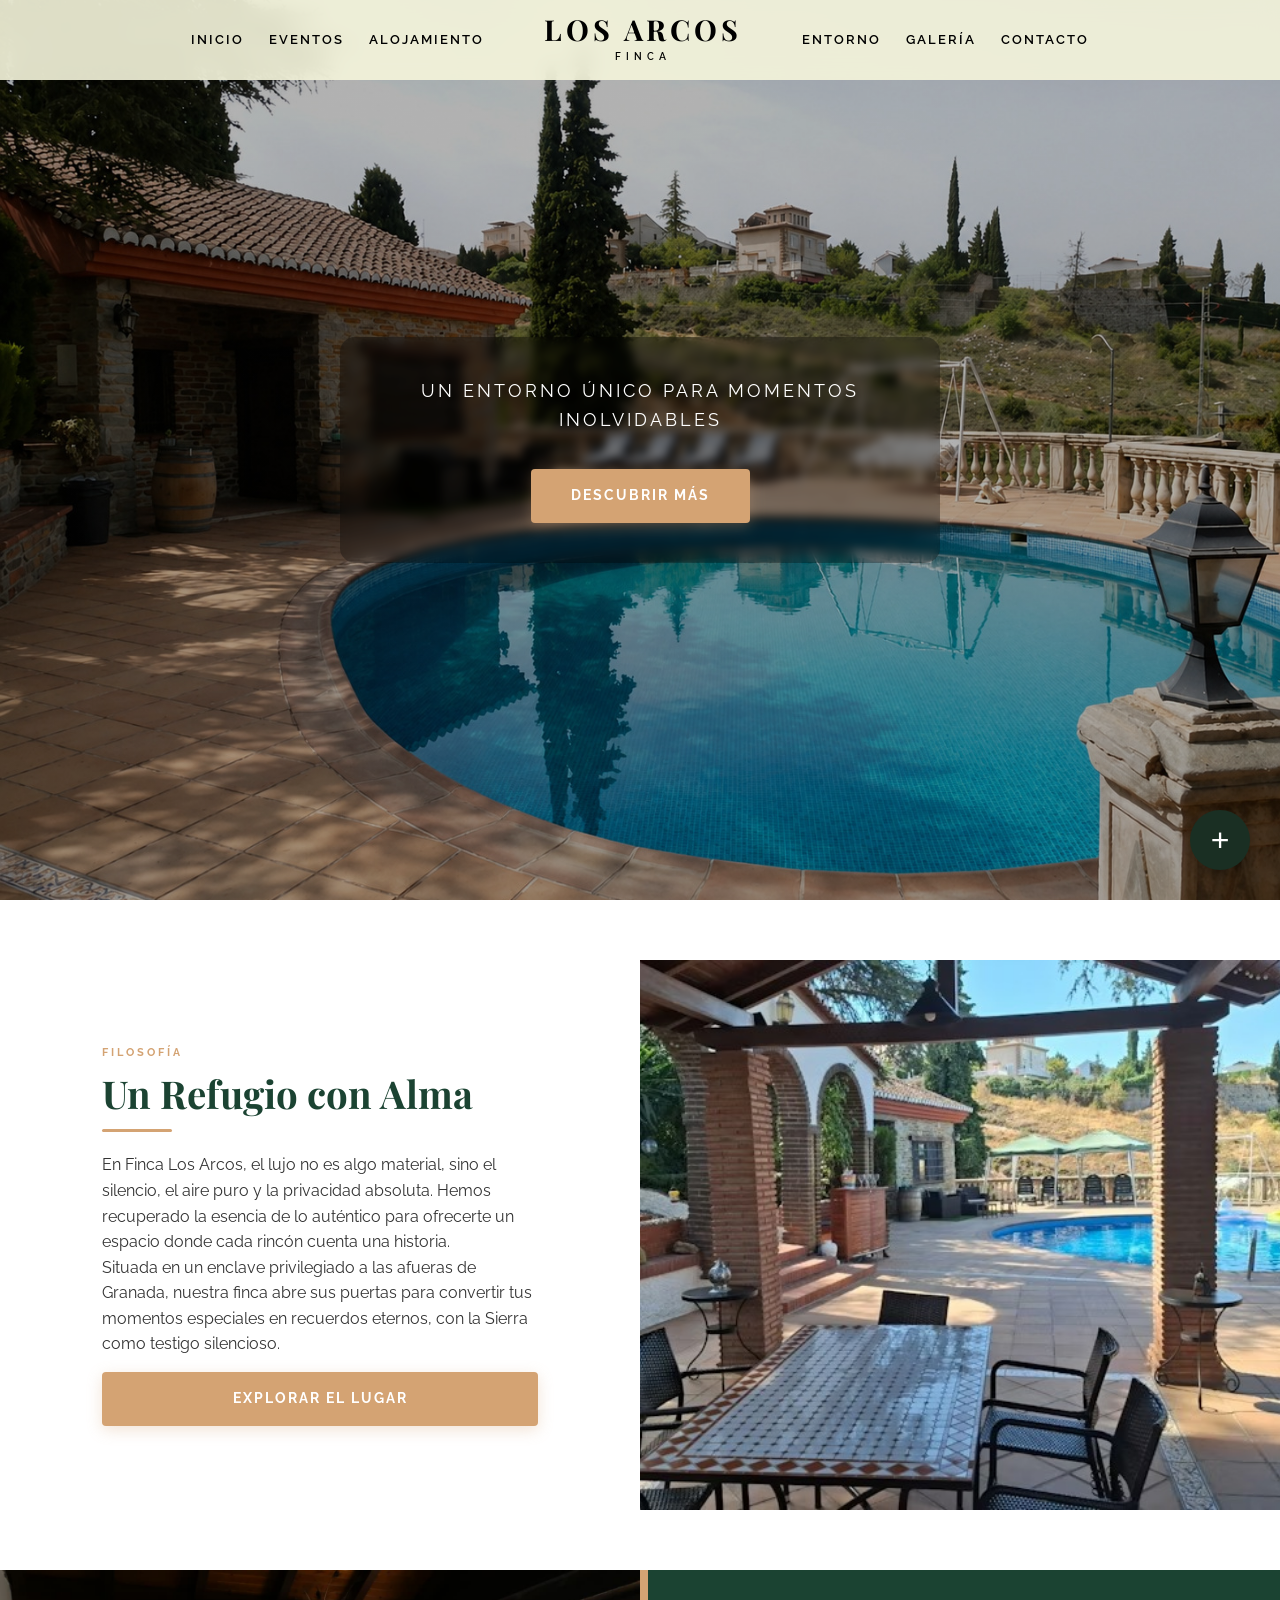
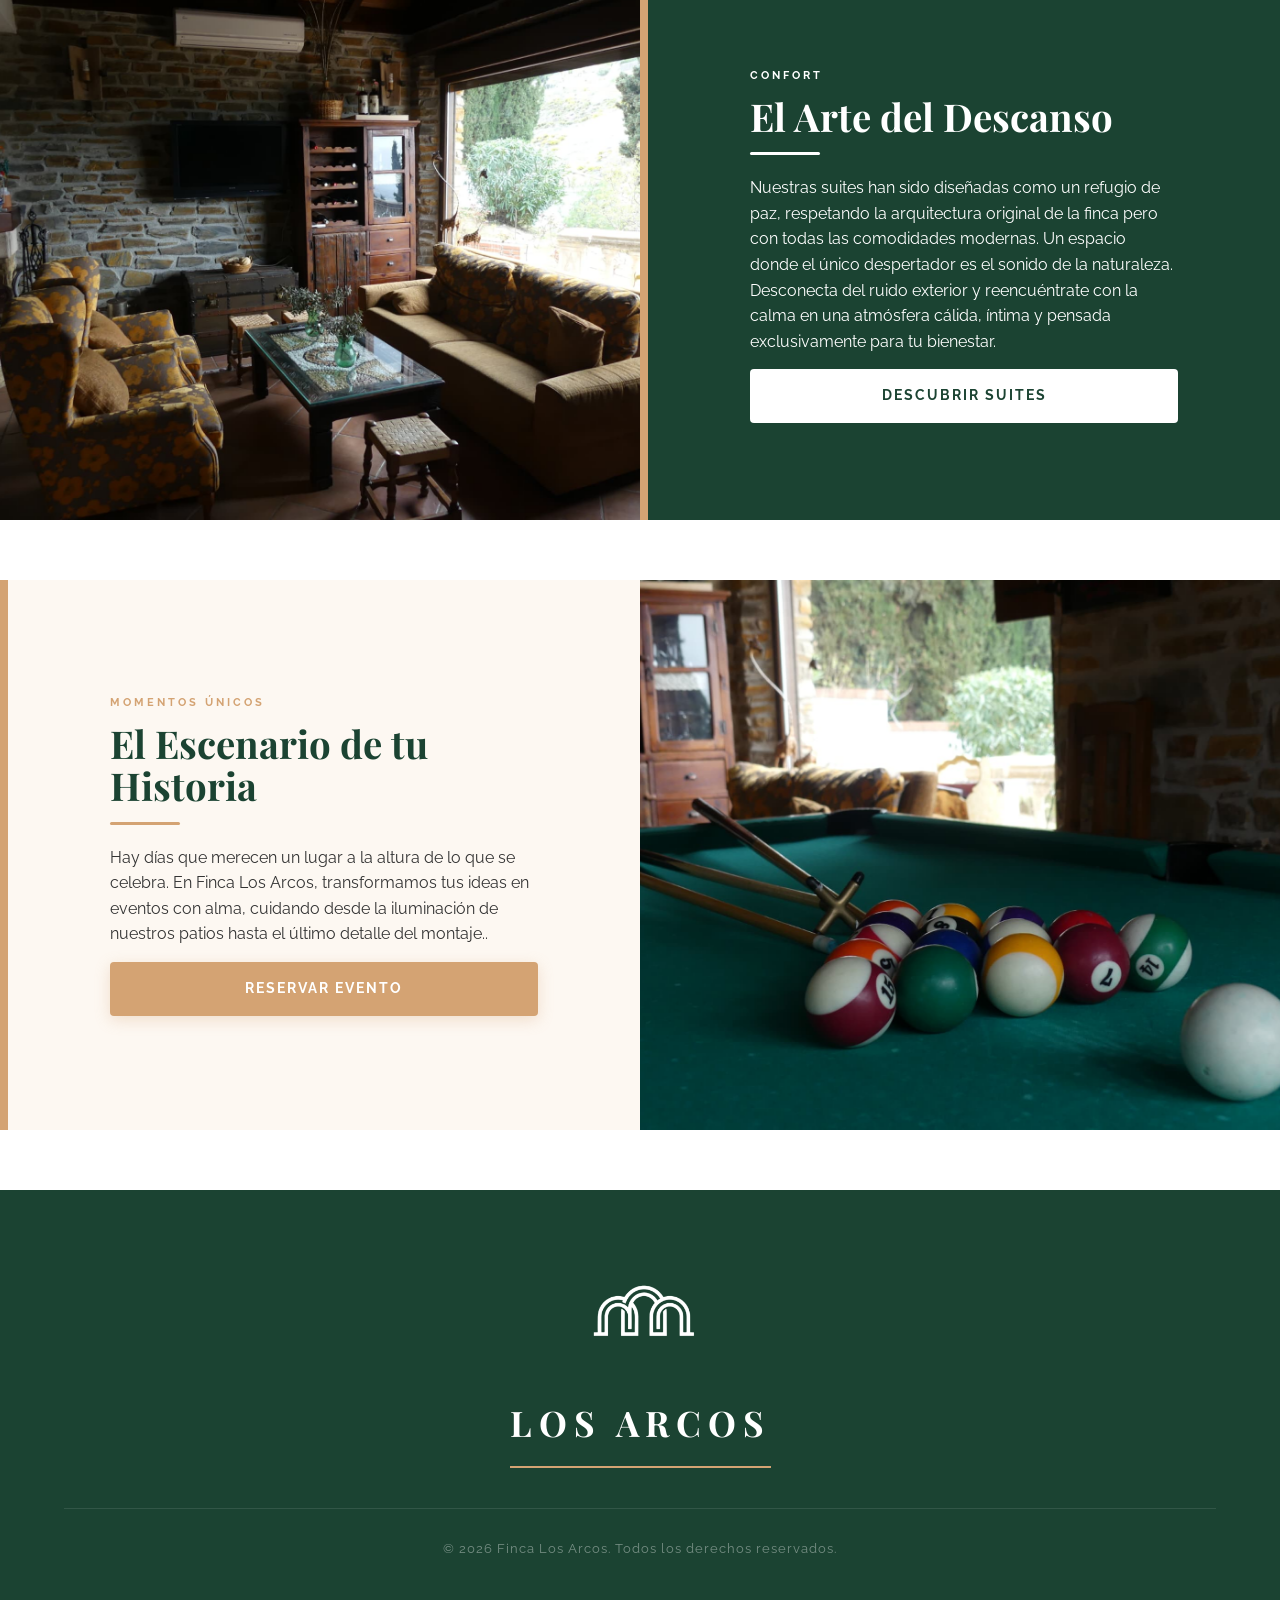
==== commit 5c9e6ce4: "Cambios en galería Cambio una foto y añado una nueva descripción" ====
--- a/index.html
+++ b/index.html
@@ -17,7 +17,7 @@
     <nav class="nav-principal">
         <div class="nav-bloque">
             <a href="index.html">Inicio</a>
-            <a href="eventos.html">Events</a>
+            <a href="eventos.html">Eventos</a>
             <a href="alojamiento.html">Alojamiento</a>
         </div>
 
--- a/style.css
+++ b/style.css
@@ -365,17 +365,19 @@
     width: 100%;
     padding: 18px;
     margin-bottom: 20px;
-    border: 1px solid rgba(0, 0, 0, 0.1);
+    border: 2px solid rgba(0, 0, 0, 0.15);
     border-radius: 8px;
     font-family: var(--fuente-texto);
+    font-size: 1.1rem;
     background: var(--blanco);
+    box-shadow: 0 4px 10px rgba(0, 0, 0, 0.05);
     transition: 0.3s;
 }
 
 .form-control:focus {
     outline: none;
     border-color: var(--secundario);
-    box-shadow: 0 0 10px rgba(212, 163, 115, 0.2);
+    box-shadow: 0 0 12px rgba(212, 163, 115, 0.4);
 }
 
 .seccion-contacto-foto .btn {
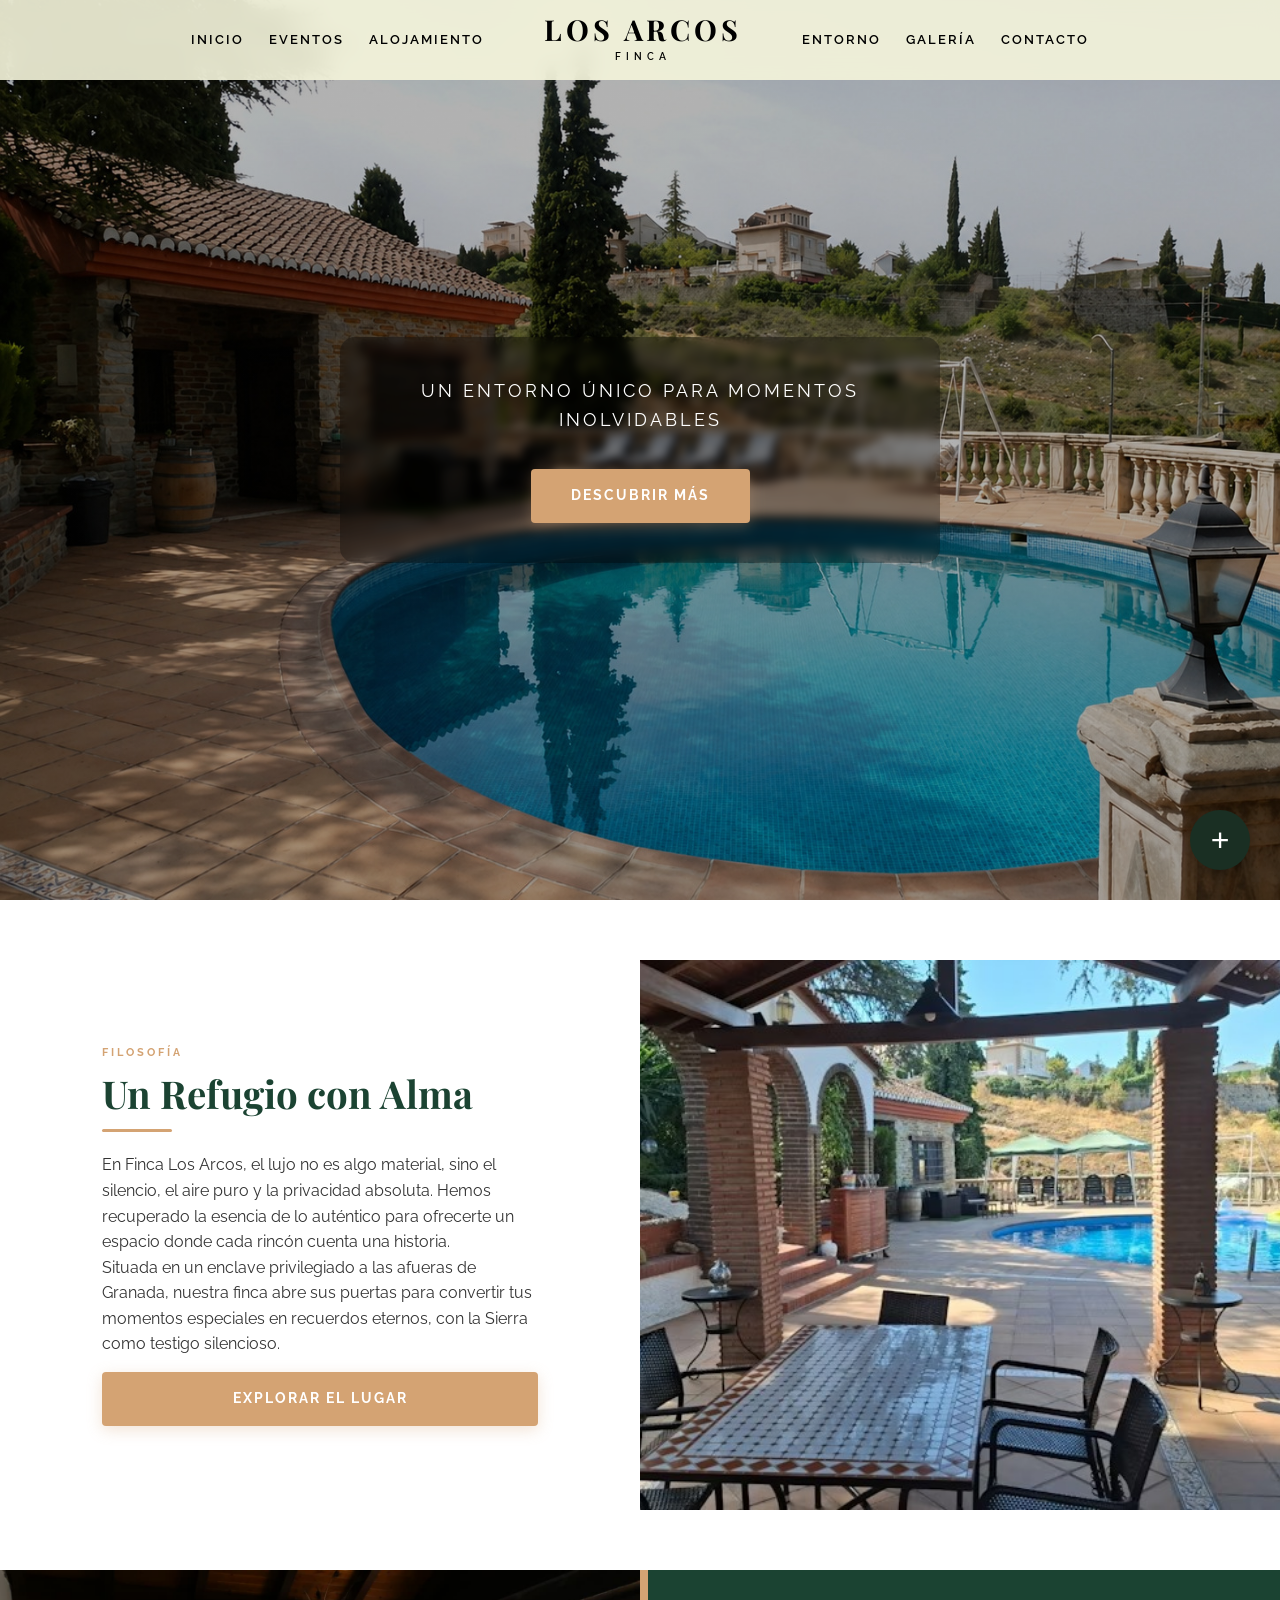
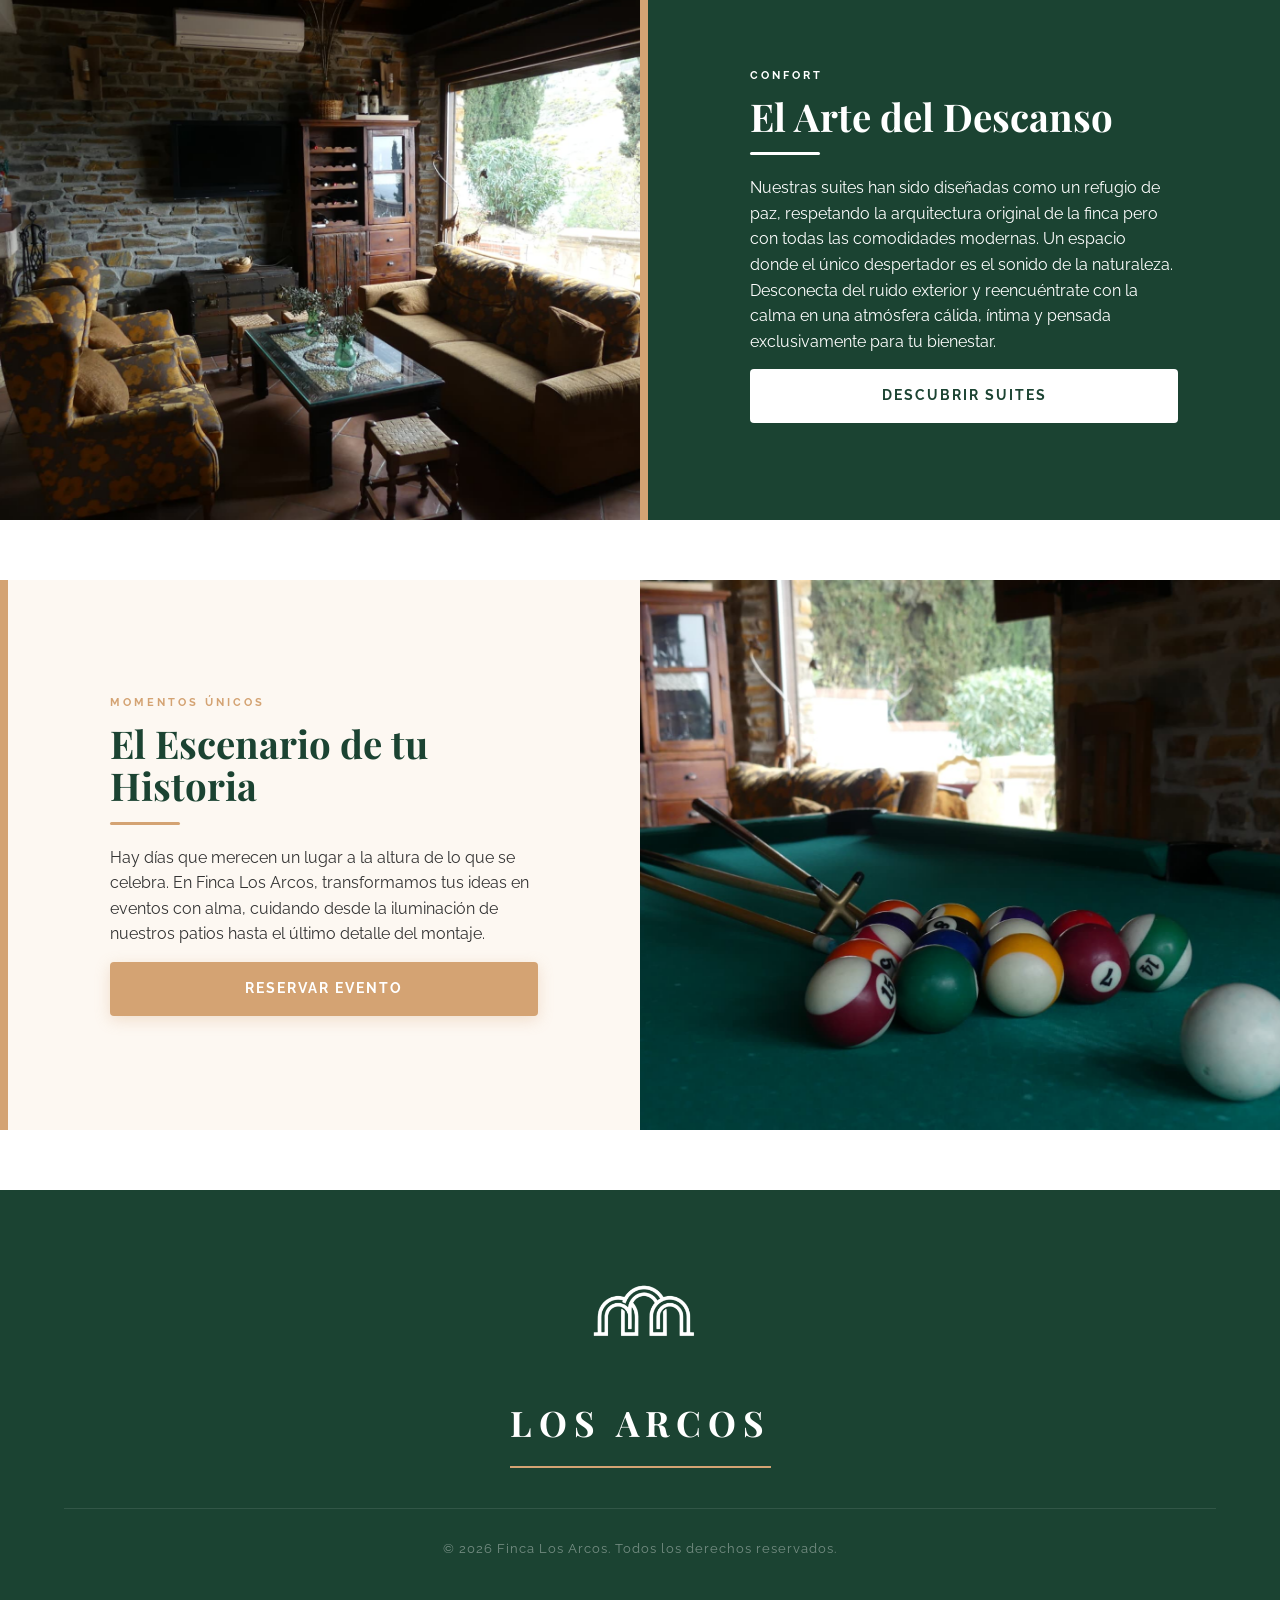
==== commit e214947b: "Cambios minimos en css y index En css pongo formato En index, corrijo un error de ortografía." ====
--- a/index.html
+++ b/index.html
@@ -9,7 +9,9 @@
     <link rel="stylesheet" href="https://unpkg.com/aos@next/dist/aos.css" />
     <link rel="preconnect" href="https://fonts.googleapis.com">
     <link rel="preconnect" href="https://fonts.gstatic.com" crossorigin>
-    <link href="https://fonts.googleapis.com/css2?family=Playfair+Display:ital,wght@0,700;1,700&family=Raleway:wght@300;400;600&display=swap" rel="stylesheet">
+    <link
+        href="https://fonts.googleapis.com/css2?family=Playfair+Display:ital,wght@0,700;1,700&family=Raleway:wght@300;400;600&display=swap"
+        rel="stylesheet">
 </head>
 
 <body>
@@ -85,7 +87,7 @@
                 <h2>El Escenario de tu Historia</h2>
                 <p>Hay días que merecen un lugar a la altura de lo que se celebra. En Finca Los Arcos, transformamos
                     tus ideas en eventos con alma, cuidando desde la iluminación de nuestros patios hasta el último
-                    detalle del montaje..</p>
+                    detalle del montaje.</p>
                 <a href="contacto.html" class="boton-dorado-mosaico">Reservar Evento</a>
             </div>
             <div class="contenedor-imagen-mosaico animar" data-aos="fade-left">
--- a/style.css
+++ b/style.css
@@ -140,7 +140,7 @@
 
 .header-alojamiento {
     background-image: linear-gradient(rgba(0, 0, 0, 0.5), rgba(0, 0, 0, 0.5)), url('Imagenes/Cuarto_con_aire2.JPG   ');
-    background-position: center 35%; 
+    background-position: center 35%;
 }
 
 .titulo-pagina {
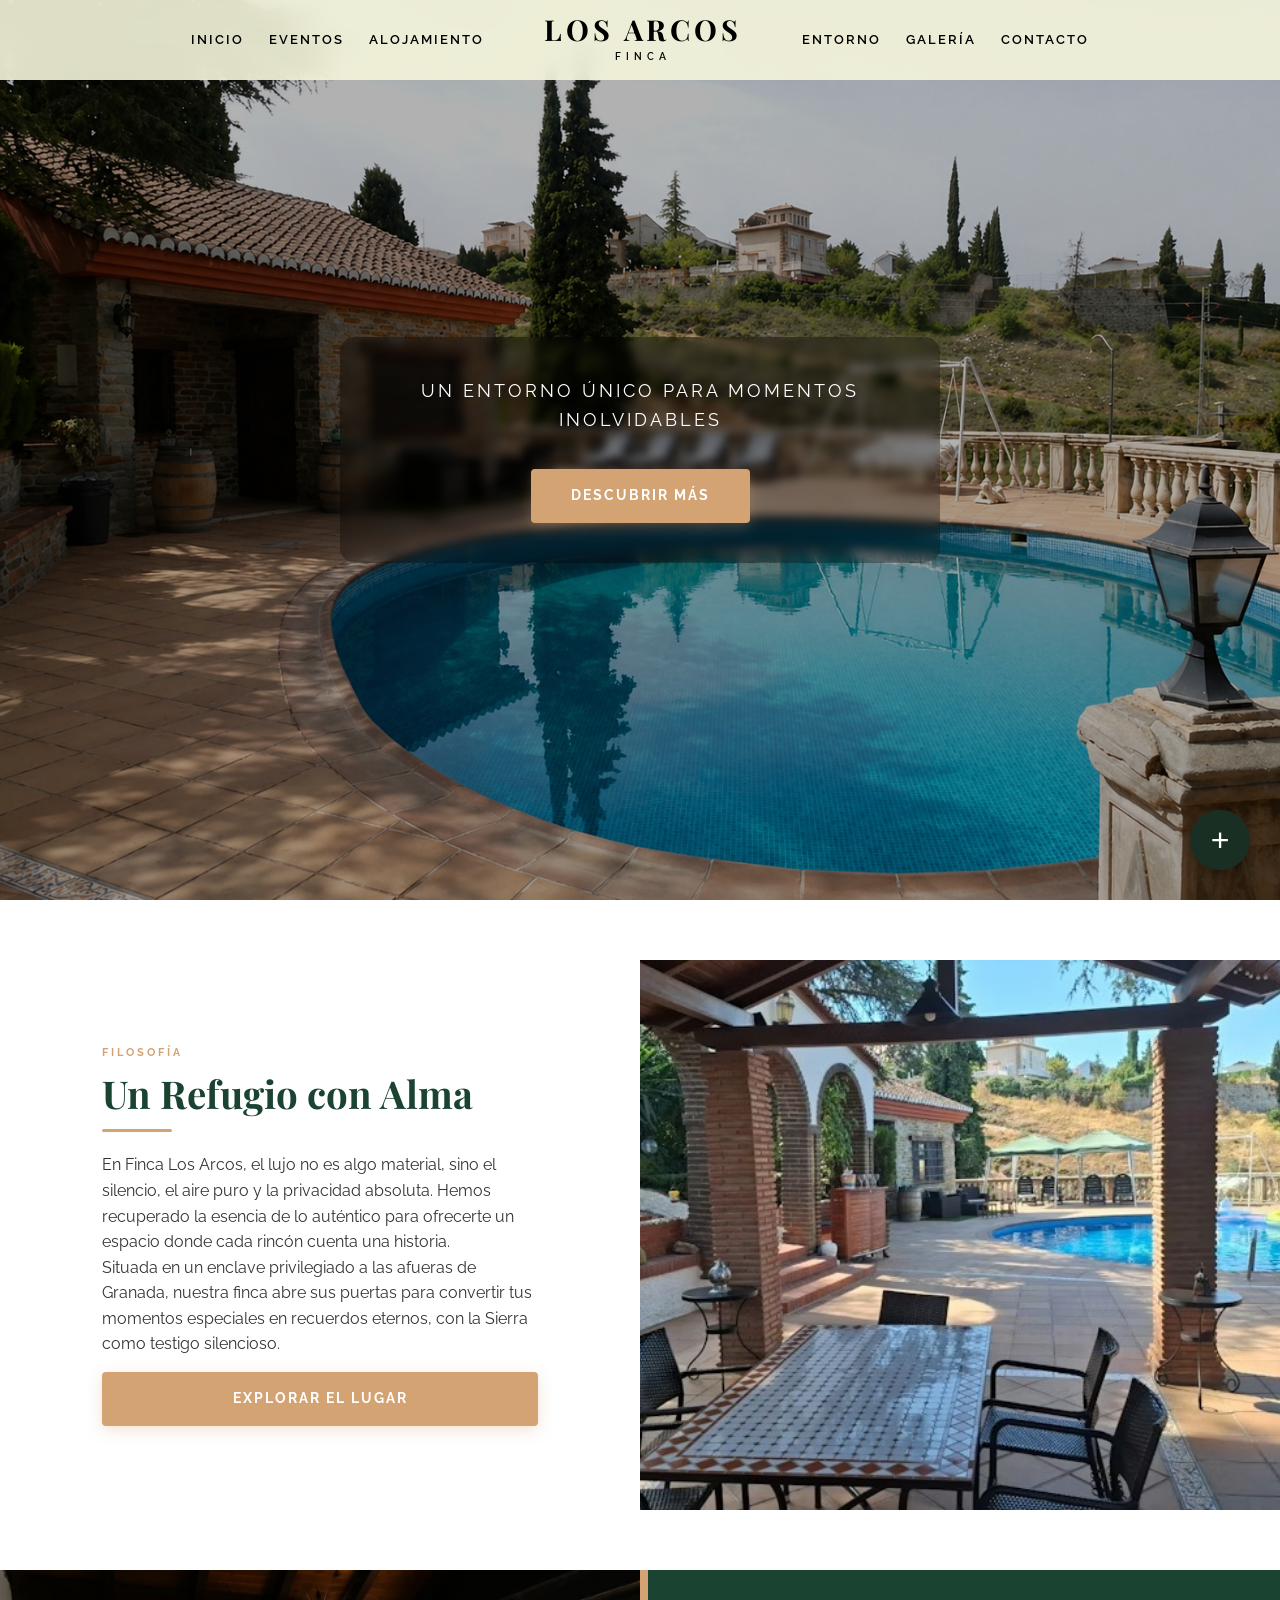
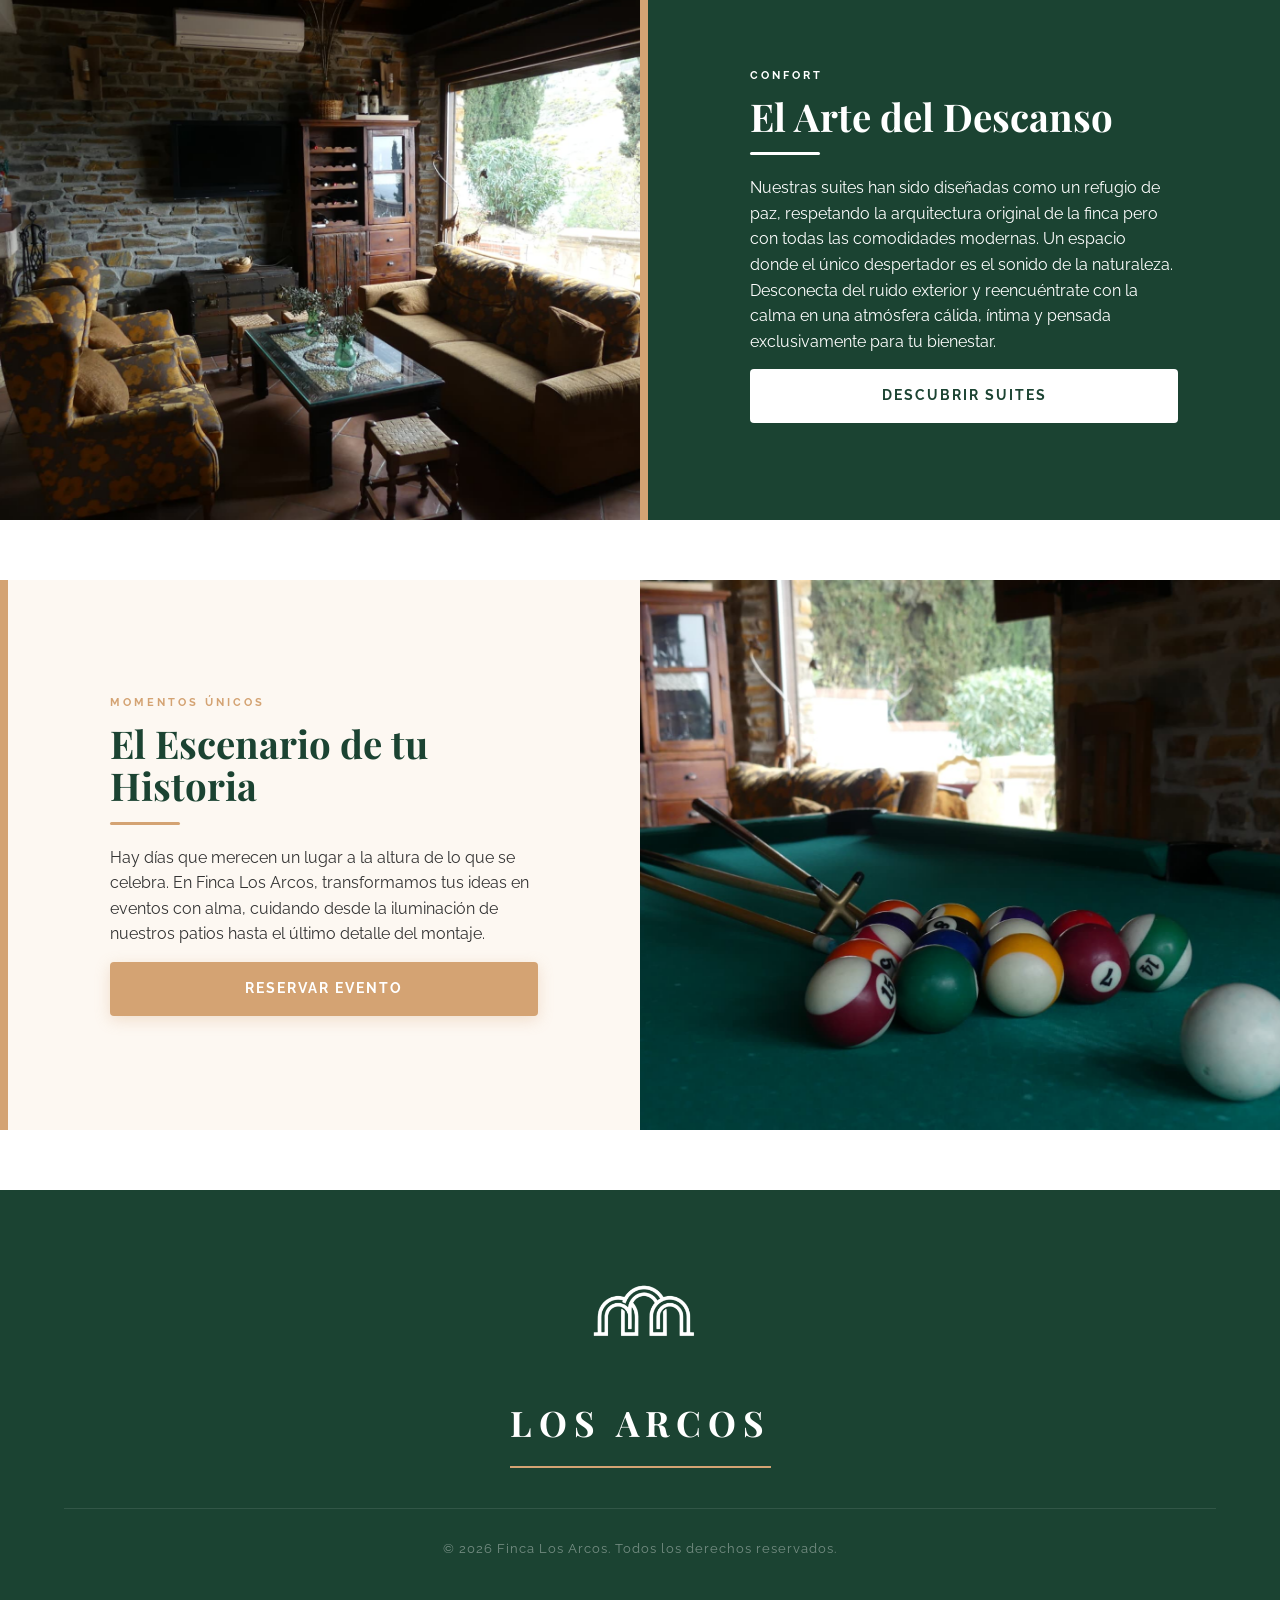
==== commit af6b95a0: "Añado la nueva cuenta de insta" ====
--- a/index.html
+++ b/index.html
@@ -117,7 +117,7 @@
                 target="_blank" class="icono-red" title="WhatsApp">
                 <img src="https://upload.wikimedia.org/wikipedia/commons/6/6b/WhatsApp.svg" alt="WhatsApp">
             </a>
-            <a href="https://instagram.com/tufinca" target="_blank" class="icono-red" title="Instagram">
+            <a href="https://instagram.com/fincalosarcos" target="_blank" class="icono-red" title="Instagram">
                 <img src="https://upload.wikimedia.org/wikipedia/commons/e/e7/Instagram_logo_2016.svg" alt="Instagram">
             </a>
         </div>
--- a/style.css
+++ b/style.css
@@ -1,15 +1,10 @@
-/* ============================================================
-   1. VARIABLES Y BASE (Limpio y Optimizado)
-   ============================================================ */
+/* 1. VARIABLES Y BASE*/
 @import url('https://fonts.googleapis.com/css2?family=Playfair+Display:ital,wght@0,700;1,700&family=Raleway:wght@300;400;600&display=swap');
 
 :root {
     --primario: #1b4332;
-    /* Verde Bosque */
     --secundario: #d4a373;
-    /* Dorado Arcos */
     --fondo: #ffffff;
-    /* Blanco puro para que solo destaque el header */
     --blanco: #ffffff;
     --fuente-titulos: 'Playfair Display', serif;
     --fuente-texto: 'Raleway', sans-serif;
@@ -33,9 +28,7 @@
     width: 100%;
 }
 
-/* ============================================================
-   2. NAVEGACIÓN (Centrado Premium)
-   ============================================================ */
+/* 2. NAVEGACIÓN*/
 .nav-principal {
     position: fixed;
     top: 0;
@@ -43,7 +36,6 @@
     width: 100%;
     padding: 15px 5%;
     background: rgba(245, 245, 220, 0.9);
-    /* Mantenemos el header beige solicitado */
     backdrop-filter: blur(10px);
     display: flex;
     justify-content: center;
@@ -95,10 +87,7 @@
     color: var(--primario);
 }
 
-
-/* ============================================================
-   3. CABECERAS (HEADERS)
-   ============================================================ */
+/* 3. HEADERS*/
 .header-inicio,
 .header-interno {
     width: 100%;
@@ -139,7 +128,7 @@
 }
 
 .header-alojamiento {
-    background-image: linear-gradient(rgba(0, 0, 0, 0.5), rgba(0, 0, 0, 0.5)), url('Imagenes/Cuarto_con_aire2.JPG   ');
+    background-image: linear-gradient(rgba(0, 0, 0, 0.5), rgba(0, 0, 0, 0.5)), url('Imagenes/Cuarto_con_aire2.JPG');
     background-position: center 35%;
 }
 
@@ -151,9 +140,7 @@
     text-align: center;
 }
 
-/* ============================================================
-   4. MOSAICOS (Lujo Supremo)
-   ============================================================ */
+/* 4. MOSAICOS*/
 .seccion-lugar-premium {
     padding: 60px 0;
     width: 100%;
@@ -214,7 +201,6 @@
     line-height: 1.1;
 }
 
-/* Nueva fila para título y botón en mosaicos */
 .mosaico-cabecera {
     display: flex;
     align-items: baseline;
@@ -244,7 +230,6 @@
     padding: 10px 22px !important;
     font-size: 0.8rem !important;
     border-radius: 50px;
-    /* Un toque más moderno/circular para diferenciarlo */
 }
 
 @media (max-width: 900px) {
@@ -306,7 +291,6 @@
     letter-spacing: 1px;
 }
 
-/* Arreglo para listas en lugar.html */
 .puntos-lujo {
     list-style: none;
     padding: 0;
@@ -330,9 +314,7 @@
     font-weight: 900;
 }
 
-/* ============================================================
-   5. CONTACTO Y FORMULARIOS
-   ============================================================ */
+/* 5. CONTACTO Y FORMULARIOS*/
 .seccion-contacto-foto {
     background: linear-gradient(rgba(0, 0, 0, 0.4), rgba(0, 0, 0, 0.4)), url('Imagenes/Patio_para_fondo.jpeg');
     background-size: cover;
@@ -400,9 +382,7 @@
     transform: translateY(-3px);
 }
 
-/* ============================================================
-   6. FOOTER Y LOGOS (VERSIÓN FINAL Y LIMPIA)
-   ============================================================ */
+/* 6. FOOTER Y LOGOS*/
 .footer-premium {
     background: var(--primario);
     color: white;
@@ -411,10 +391,8 @@
     width: 100%;
     display: block;
     clear: both;
-    /* Evita que se monte en otros elementos */
-}
-
-/* Contenedor del enlace para que no herede estilos de texto */
+}
+
 .footer-logo-contenedor a {
     text-decoration: none !important;
     display: inline-block;
@@ -456,9 +434,7 @@
     letter-spacing: 1px;
 }
 
-/* ============================================================
-   7. GALERÍA (MURAL) - Versión Optimizada
-   ============================================================ */
+/* 7. GALERÍA*/
 .seccion-mural {
     padding: 60px 5%;
     max-width: 1400px;
@@ -510,7 +486,6 @@
     opacity: 1;
 }
 
-/* Modal */
 .modal {
     display: none;
     position: fixed;
@@ -576,9 +551,7 @@
 }
 
 
-/* ============================================================
-   8. BOTONES GLOBALES (Optimizados)
-   ============================================================ */
+/* 8. BOTONES*/
 .btn,
 .btn-dorado,
 .boton-dorado-mosaico,
@@ -600,7 +573,6 @@
     text-align: center;
 }
 
-/* Variantes de Color */
 .btn,
 .btn-dorado,
 .boton-dorado-mosaico {
@@ -623,7 +595,6 @@
     border-radius: 2px;
 }
 
-/* Efectos Hover */
 .btn:hover,
 .btn-dorado:hover,
 .boton-dorado-mosaico:hover,
@@ -642,28 +613,21 @@
 }
 
 
-/* ============================================================
-   FIX PÁGINA DE GRACIAS (CENTRADO Y ALTURA)
-   ============================================================ */
+/* 9. PÁGINA DE GRACIAS*/
 
 .seccion-gracias-premium {
     min-height: 100vh;
-    /* Ocupa todo el alto de la pantalla */
     width: 100%;
     background: linear-gradient(rgba(0, 0, 0, 0.6), rgba(0, 0, 0, 0.6)),
         url('Imagenes/Patio_para_fondo.jpeg');
     background-size: cover;
     background-position: center;
     background-attachment: fixed;
-    /* Efecto elegante al mover */
 
     display: flex;
     align-items: center;
-    /* Centra verticalmente */
     justify-content: center;
-    /* Centra horizontalmente */
     padding: 100px 20px;
-    /* Espacio para que el menú no tape nada */
     box-sizing: border-box;
 }
 
@@ -678,7 +642,6 @@
     box-shadow: 0 20px 40px rgba(0, 0, 0, 0.4);
     border: 1px solid rgba(255, 255, 255, 0.3);
     margin-top: 50px;
-    /* Empuja la tarjeta hacia abajo para que no la tape el nav */
 }
 
 .tarjeta-cristal-gracias h2 {
@@ -702,20 +665,12 @@
     margin: 25px auto;
 }
 
-/* Para que el botón no salga pegado a la izquierda */
 .tarjeta-cristal-gracias .btn-dorado {
     margin-top: 20px;
     display: inline-block !important;
-    /* Asegura que se comporte como botón centrado */
-}
-
-/* ============================================================
-   REGLAS RESPONSIVE (EL FIX PARA MÓVIL)
-   ============================================================ */
-
-/* ============================================================
-   9. REGLAS RESPONSIVE (Optimizadas)
-   ============================================================ */
+}
+
+/* 9. REGLAS RESPONSIVE*/
 
 @media (max-width: 900px) {
     .nav-principal {
@@ -733,28 +688,33 @@
 
 @media (max-width: 768px) {
 
-    /* Ajuste de Títulos */
     .titulo-pagina {
         font-size: 2.2rem;
         margin: 20px 0;
         padding: 0 10px;
     }
 
-    /* Mosaicos */
     .bloque-mosaico,
     .bloque-mosaico.invertido {
         flex-direction: column;
     }
 
-    .contenedor-imagen-mosaico,
     .mosaico-texto {
         width: 100%;
         min-width: 100%;
         padding: 40px 10%;
     }
 
+    .contenedor-imagen-mosaico {
+        width: 100%;
+        min-width: 100%;
+        padding: 0;
+    }
+
     .mosaico-imagen {
-        min-height: 300px;
+        min-height: 350px;
+        display: block;
+        width: 100%;
     }
 
     .nav-principal {
@@ -766,7 +726,6 @@
         font-size: 1.2rem;
     }
 
-    /* Contacto y Gracias */
     .contacto-container,
     .tarjeta-cristal-gracias {
         padding: 30px 20px;
@@ -794,7 +753,7 @@
         height: 250px;
     }
 
-    /* Botones */
+    /*Botones*/
     .btn,
     .btn-dorado,
     .btn-blanco,
@@ -805,12 +764,10 @@
         padding: 15px 20px;
     }
 
-    /* Listas */
     .puntos-lujo li {
         font-size: 0.95rem;
     }
 
-    /* Modal Galería */
     .modal-card {
         flex-direction: column;
         overflow-y: auto;
@@ -826,8 +783,6 @@
     }
 }
 
-
-/* --- CONTENEDOR DEL MENÚ FLOTANTE --- */
 .redes-flotantes-container {
     position: fixed;
     bottom: 30px;
@@ -839,7 +794,6 @@
     gap: 15px;
 }
 
-/* --- LISTA DE ICONOS (OCULTA INICIALMENTE) --- */
 .redes-lista {
     display: flex;
     flex-direction: column;
@@ -847,19 +801,15 @@
     opacity: 0;
     visibility: hidden;
     transform: translateY(20px);
-    /* Empieza un poco más abajo */
     transition: all 0.3s ease;
 }
 
-/* Clase que se activa con el click (hace la magia) */
 .redes-lista.mostrar-redes {
     opacity: 1;
     visibility: visible;
     transform: translateY(0);
-    /* Sube a su sitio */
-}
-
-/* --- ESTILO DE CADA RED SOCIAL --- */
+}
+
 .icono-red {
     width: 45px;
     height: 45px;
@@ -885,16 +835,13 @@
 
 .icono-red:hover {
     transform: scale(1.15);
-    /* Se agranda un poco al pasar el ratón */
-}
-
-/* --- BOTÓN PRINCIPAL (EL DE ABRIR) --- */
+}
+
 .btn-flotante-main {
     width: 60px;
     height: 60px;
     border-radius: 50%;
     background-color: #1a2f23;
-    /* Verde oscuro elegante */
     color: white;
     border: none;
     font-size: 26px;
@@ -908,11 +855,10 @@
 
 .btn-flotante-main:hover {
     background-color: #b08d57;
-    /* Se pone dorado al pasar el ratón */
     transform: scale(1.05);
 }
 
-/* --- AJUSTE PARA EL MÓVIL --- */
+/* AJUSTE PARA EL MÓVIL*/
 @media (max-width: 768px) {
     .redes-flotantes-container {
         bottom: 20px;
@@ -926,43 +872,29 @@
     }
 }
 
-/* Contenedor centralizado */
 .contenedor-filtros-premium {
     text-align: center;
     padding: 40px 0;
     background: #fdfdfd;
-    /* Un gris casi blanco para separarlo sutilmente */
     position: sticky;
-    /* Opcional: para que se quede arriba al bajar */
     top: 80px;
-    /* Se queda debajo del menú principal */
     z-index: 10;
     margin-bottom: 40px;
 }
 
-/* El nuevo botón */
-/* Los estilos de .btn-seccion ya están en la sección de Botones Globales */
-
-
-/* ============================================================
-   AJUSTE DE NAVEGACIÓN INTERNA (GALERÍA)
-   ============================================================ */
-
-/* 1. Movimiento suave para toda la página */
+/* 1. Movimiento suave para toda la página*/
 html {
     scroll-behavior: smooth;
 }
 
-/* 2. El "freno" para que el Nav y los filtros no tapen el título */
+/* 2. El "freno" para que el Nav y los filtros no tapen el título*/
 #exteriores,
 #interiores,
 #habitaciones {
-    /* Ajustamos el margen para que la sección frene 
-       donde terminan los botones de filtro */
     scroll-margin-top: 280px;
 }
 
-/* 3. Estilo extra para los títulos de sección (opcional si no los tenías) */
+/* 3. Estilo extra para los títulos*/
 .titulo-seccion-galeria {
     font-family: var(--fuente-titulos);
     font-size: 2rem;
